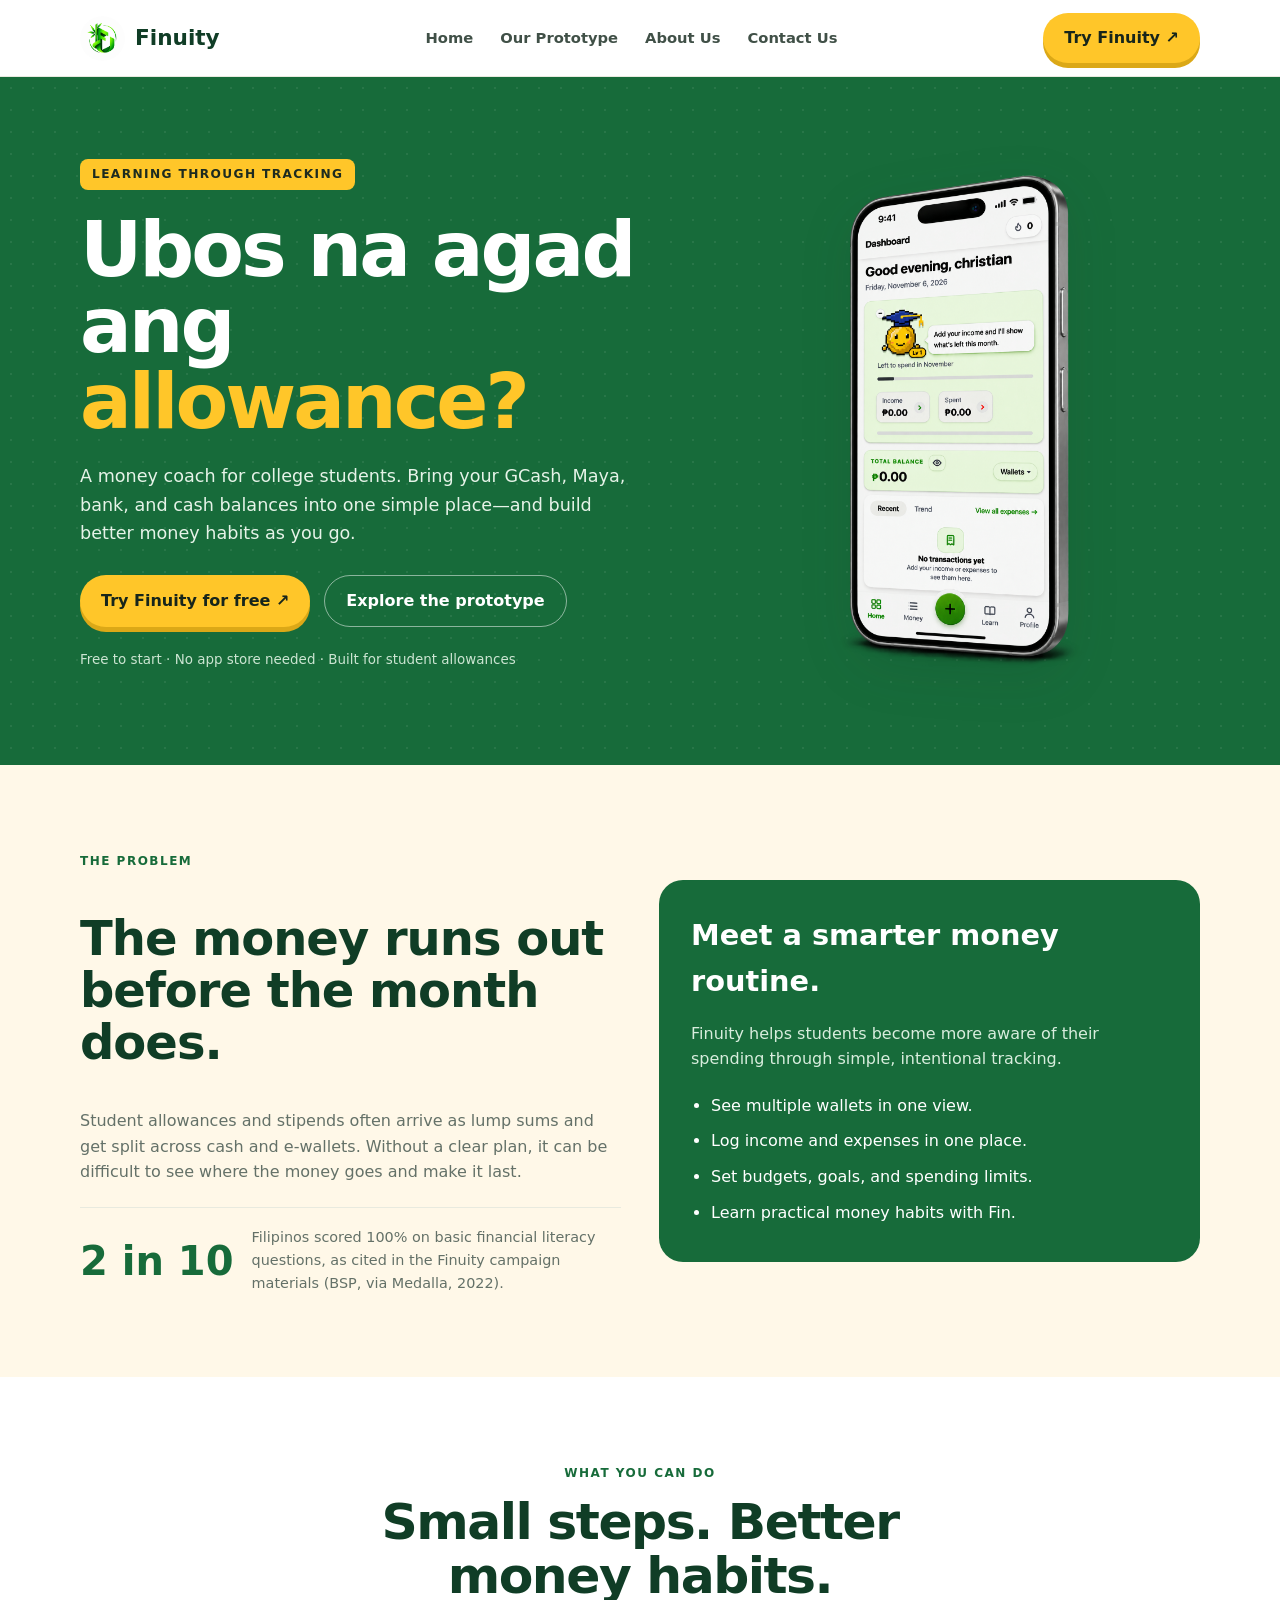
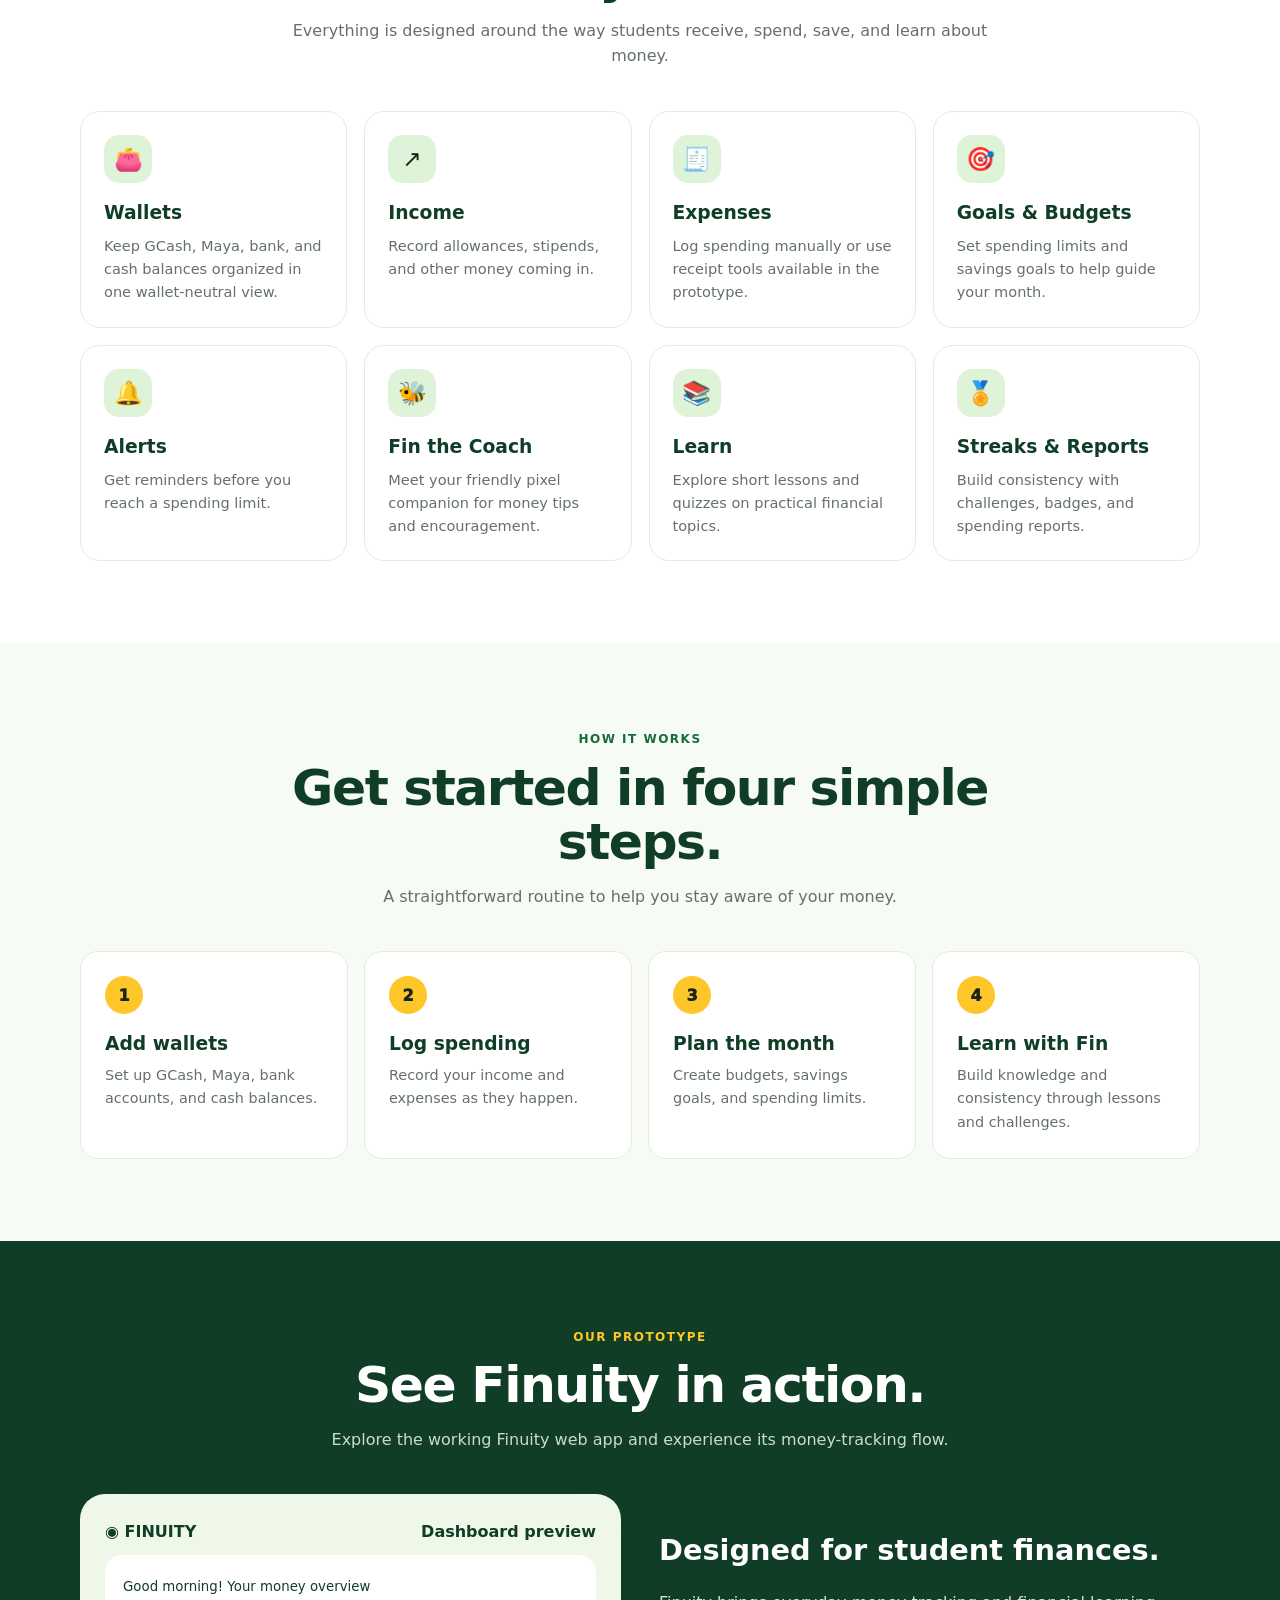
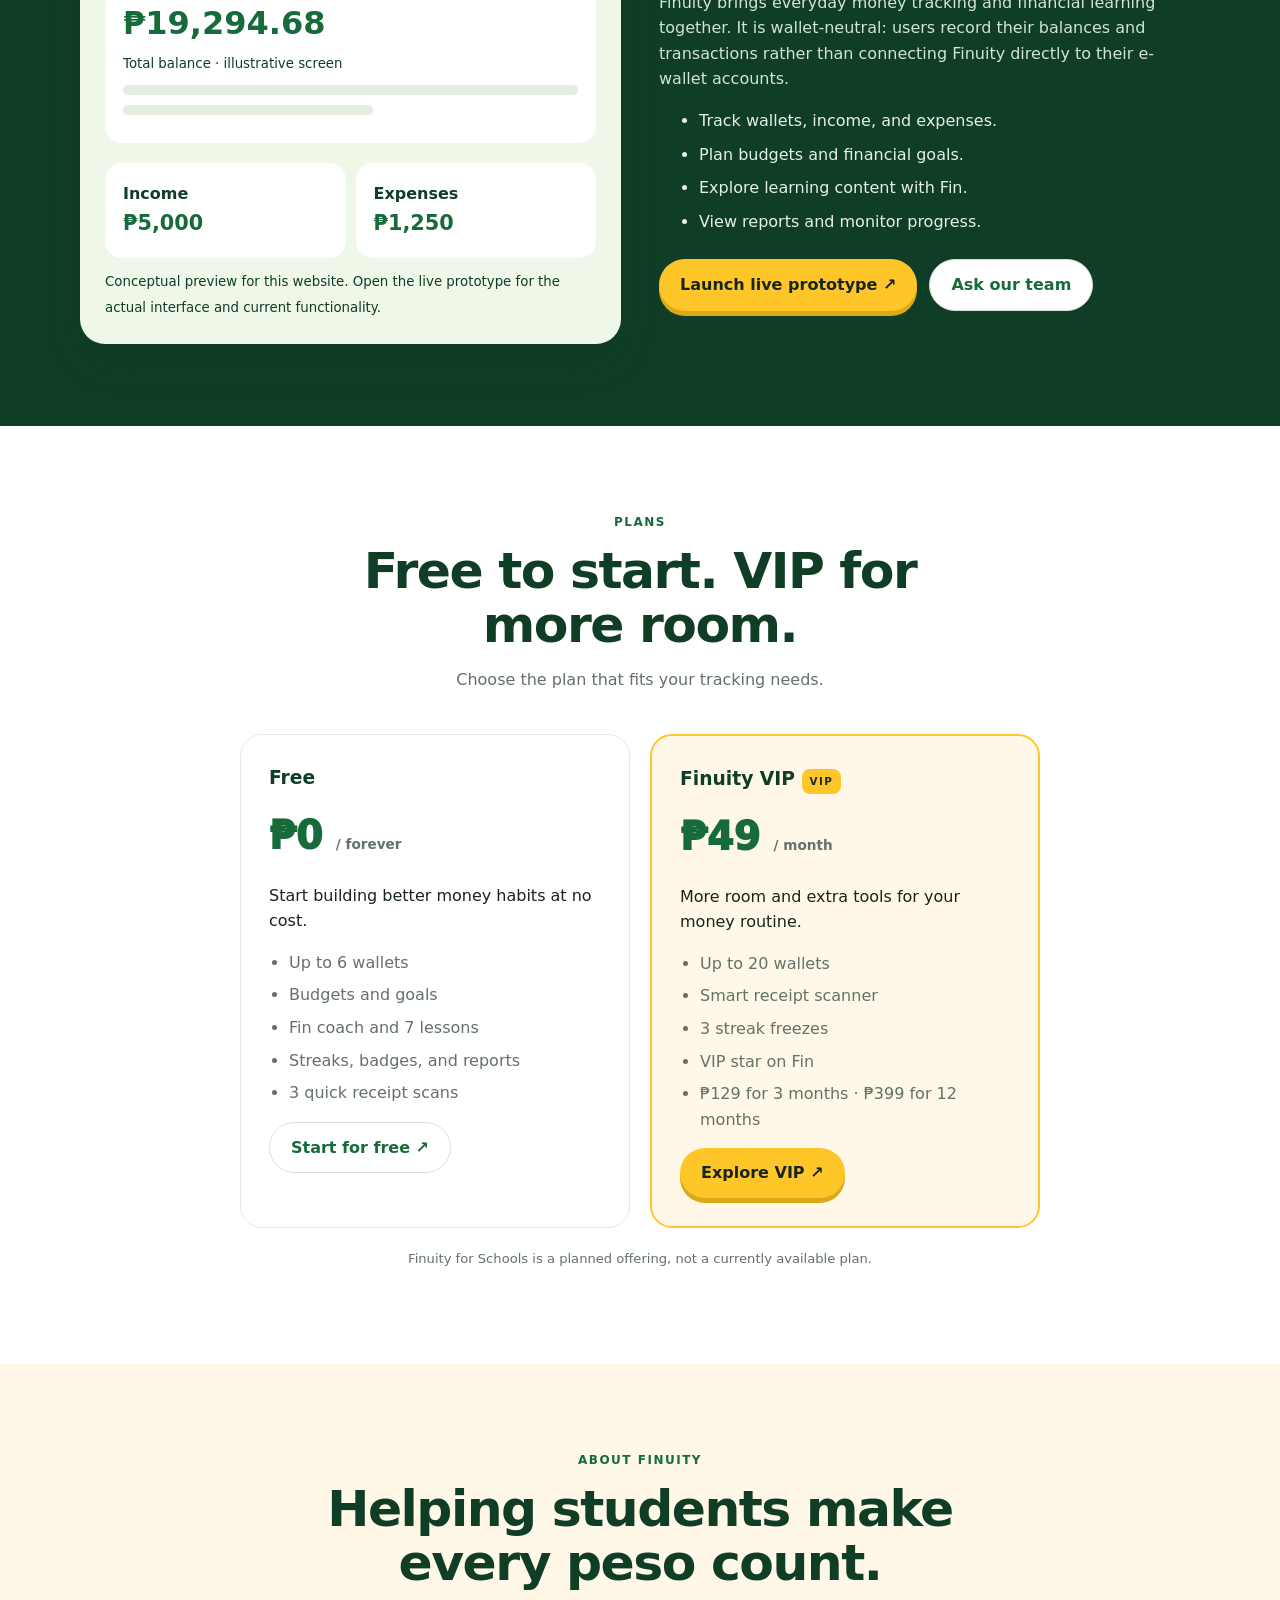
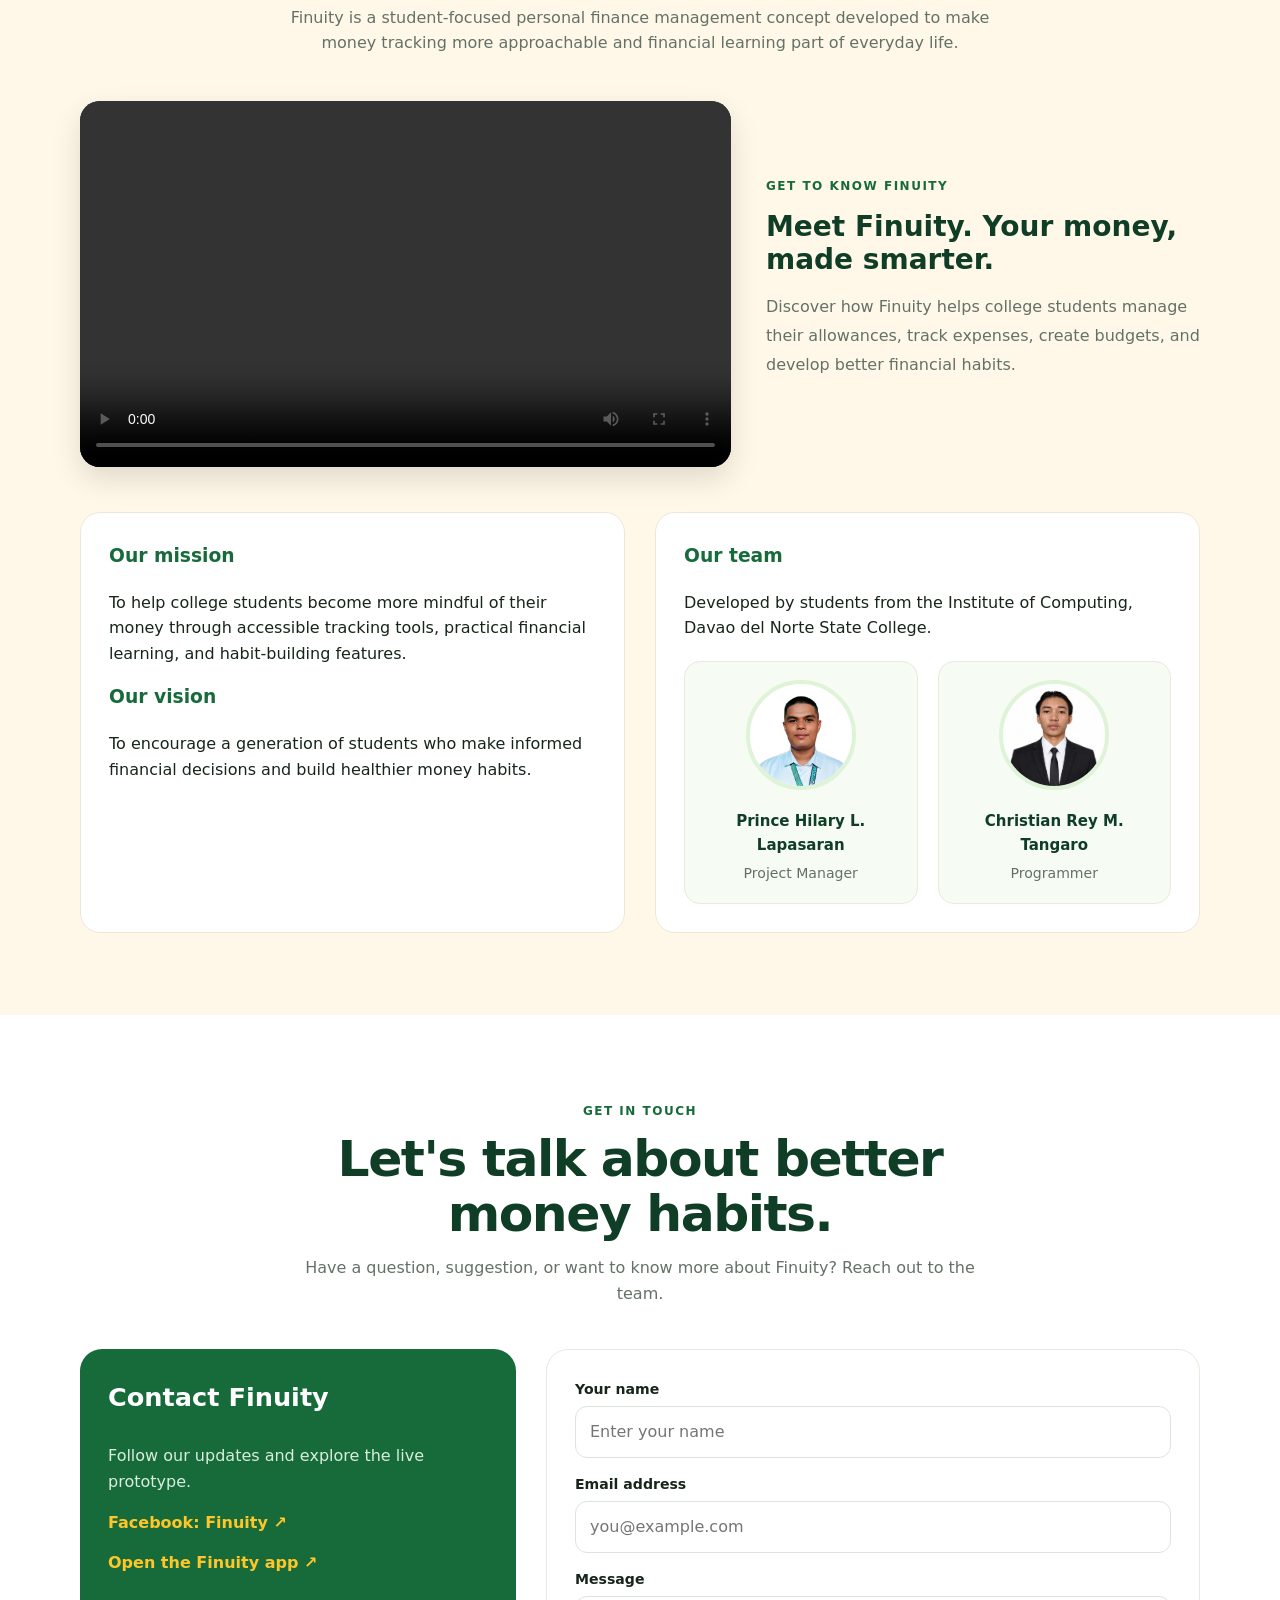
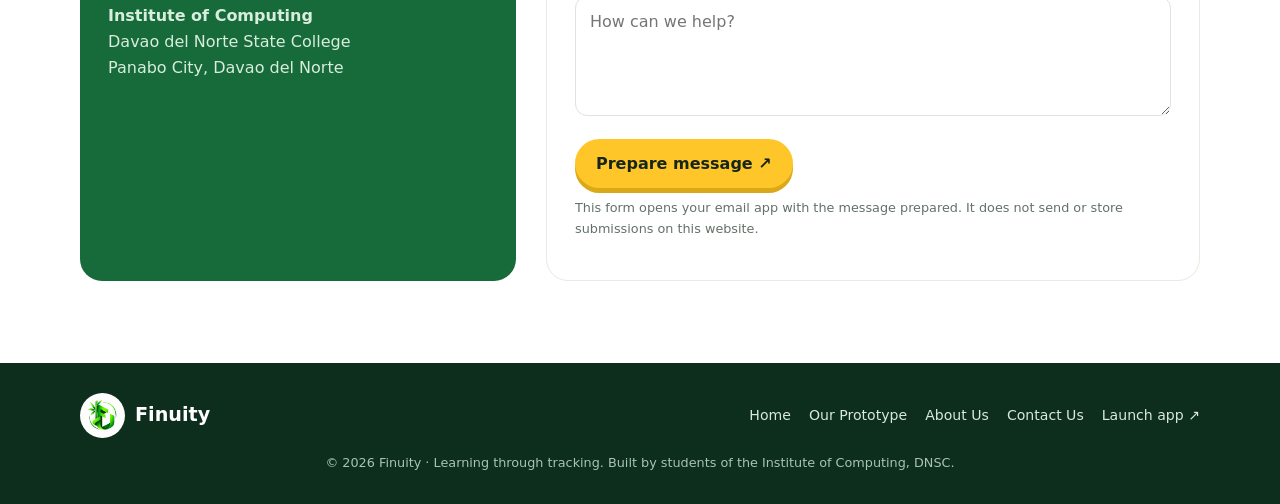
==== index.html @ bc0bdd14 "Rename index to index.html" ====
<!doctype html>
<html lang="en">
  <head>
    <meta charset="UTF-8" />
    <meta name="viewport" content="width=device-width, initial-scale=1.0" />
    <meta name="theme-color" content="#176b3a" />
    <meta
      name="description"
      content="Finuity is a money coach for college students. Track your wallets, plan your allowance, and build better money habits."
    />
    <title>Finuity — Make Every Peso Count</title>
    <link rel="stylesheet" href="style.css" />
  </head>

  <body>
    <header>
      <div class="wrap nav">
        <a class="brand" href="https://llapasaranprincehilary-hash.github.io/MONEY/" target="_blank">
          <img src="logofinuity.png" alt="Finuity Logo" />
          <span>Finuity</span>
        </a>
        <button
          class="menu"
          id="menuBtn"
          aria-label="Toggle navigation"
          aria-expanded="false"
        >
          ☰
        </button>
        <nav class="navlinks" id="navLinks" aria-label="Main navigation">
          <a href="#home">Home</a><a href="#prototype">Our Prototype</a
          ><a href="#about">About Us</a><a href="#contact">Contact Us</a>
        </nav>
        <a
          class="nav-cta"
          href="https://llapasaranprincehilary-hash.github.io/MONEY/"
          target="_blank"
          rel="noopener"
          >Try Finuity ↗</a
        >
      </div>
    </header>
    <main>
      <section class="hero" id="home">
        <div class="wrap hero-grid">
          <div class="hero-copy">
            <span class="eyebrow">Learning through tracking</span>
            <h1>Ubos na agad ang <span>allowance?</span></h1>
            <p>
              A money coach for college students. Bring your GCash, Maya, bank,
              and cash balances into one simple place—and build better money
              habits as you go.
            </p>
            <div class="hero-actions">
              <a
                class="btn primary"
                href="https://llapasaranprincehilary-hash.github.io/MONEY/"
                target="_blank"
                rel="noopener"
                >Try Finuity for free ↗</a
              ><a class="btn secondary" href="#prototype"
                >Explore the prototype</a
              >
            </div>
            <p class="hero-note">
              Free to start · No app store needed · Built for student allowances
            </p>
          </div>
          <div class="hero-image">
    <img 
        src="heroimage-phone.png" 
        alt="Finuity Personal Finance Management System Preview"
    >
</div>
        </div>
      </section>
      <section class="problem" id="problem">
        <div class="wrap problem-grid">
          <div>
            <span class="kicker">The problem</span>
            <h2
              style="
                font-size: clamp(2rem, 4vw, 3rem);
                line-height: 1.08;
                color: var(--deep);
                letter-spacing: -1px;
              "
            >
              The money runs out before the month does.
            </h2>
            <p style="color: var(--muted)">
              Student allowances and stipends often arrive as lump sums and get
              split across cash and e-wallets. Without a clear plan, it can be
              difficult to see where the money goes and make it last.
            </p>
            <div class="stat">
              <strong>2 in 10</strong
              ><span
                >Filipinos scored 100% on basic financial literacy questions, as
                cited in the Finuity campaign materials (BSP, via Medalla,
                2022).</span
              >
            </div>
          </div>
          <div class="solution-panel">
            <h3>Meet a smarter money routine.</h3>
            <p>
              Finuity helps students become more aware of their spending through
              simple, intentional tracking.
            </p>
            <ul>
              <li>See multiple wallets in one view.</li>
              <li>Log income and expenses in one place.</li>
              <li>Set budgets, goals, and spending limits.</li>
              <li>Learn practical money habits with Fin.</li>
            </ul>
          </div>
        </div>
      </section>
      <section id="features">
        <div class="wrap">
          <div class="section-head">
            <span class="kicker">What you can do</span>
            <h2>Small steps. Better money habits.</h2>
            <p>
              Everything is designed around the way students receive, spend,
              save, and learn about money.
            </p>
          </div>
          <div class="feature-grid">
            <article class="feature">
              <div class="feature-icon">👛</div>
              <h3>Wallets</h3>
              <p>
                Keep GCash, Maya, bank, and cash balances organized in one
                wallet-neutral view.
              </p>
            </article>
            <article class="feature">
              <div class="feature-icon">↗</div>
              <h3>Income</h3>
              <p>Record allowances, stipends, and other money coming in.</p>
            </article>
            <article class="feature">
              <div class="feature-icon">🧾</div>
              <h3>Expenses</h3>
              <p>
                Log spending manually or use receipt tools available in the
                prototype.
              </p>
            </article>
            <article class="feature">
              <div class="feature-icon">🎯</div>
              <h3>Goals & Budgets</h3>
              <p>
                Set spending limits and savings goals to help guide your month.
              </p>
            </article>
            <article class="feature">
              <div class="feature-icon">🔔</div>
              <h3>Alerts</h3>
              <p>Get reminders before you reach a spending limit.</p>
            </article>
            <article class="feature">
              <div class="feature-icon">🐝</div>
              <h3>Fin the Coach</h3>
              <p>
                Meet your friendly pixel companion for money tips and
                encouragement.
              </p>
            </article>
            <article class="feature">
              <div class="feature-icon">📚</div>
              <h3>Learn</h3>
              <p>
                Explore short lessons and quizzes on practical financial topics.
              </p>
            </article>
            <article class="feature">
              <div class="feature-icon">🏅</div>
              <h3>Streaks & Reports</h3>
              <p>
                Build consistency with challenges, badges, and spending reports.
              </p>
            </article>
          </div>
        </div>
      </section>
      <section class="how">
        <div class="wrap">
          <div class="section-head">
            <span class="kicker">How it works</span>
            <h2>Get started in four simple steps.</h2>
            <p>
              A straightforward routine to help you stay aware of your money.
            </p>
          </div>
          <div class="steps">
            <div class="step">
              <span class="step-num">1</span>
              <h3>Add wallets</h3>
              <p>Set up GCash, Maya, bank accounts, and cash balances.</p>
            </div>
            <div class="step">
              <span class="step-num">2</span>
              <h3>Log spending</h3>
              <p>Record your income and expenses as they happen.</p>
            </div>
            <div class="step">
              <span class="step-num">3</span>
              <h3>Plan the month</h3>
              <p>Create budgets, savings goals, and spending limits.</p>
            </div>
            <div class="step">
              <span class="step-num">4</span>
              <h3>Learn with Fin</h3>
              <p>
                Build knowledge and consistency through lessons and challenges.
              </p>
            </div>
          </div>
        </div>
      </section>
      <section class="prototype" id="prototype">
        <div class="wrap">
          <div class="section-head">
            <span class="kicker" style="color: var(--yellow)"
              >Our prototype</span
            >
            <h2>See Finuity in action.</h2>
            <p>
              Explore the working Finuity web app and experience its
              money-tracking flow.
            </p>
          </div>
          <div class="proto-grid">
            <div class="proto-visual">
              <div
                style="
                  display: flex;
                  justify-content: space-between;
                  font-weight: 900;
                "
              >
                <span>◉ FINUITY</span><span>Dashboard preview</span>
              </div>
              <div class="proto-screen">
                <small>Good morning! Your money overview</small>
                <div class="amount">₱19,294.68</div>
                <small>Total balance · illustrative screen</small>
                <div class="bar"></div>
                <div class="bar short"></div>
              </div>
              <div
                style="display: grid; grid-template-columns: 1fr 1fr; gap: 10px"
              >
                <div class="proto-screen">
                  <b>Income</b>
                  <div class="amount" style="font-size: 1.3rem">₱5,000</div>
                </div>
                <div class="proto-screen">
                  <b>Expenses</b>
                  <div class="amount" style="font-size: 1.3rem">₱1,250</div>
                </div>
              </div>
              <small
                >Conceptual preview for this website. Open the live prototype
                for the actual interface and current functionality.</small
              >
            </div>
            <div class="proto-copy">
              <h3>Designed for student finances.</h3>
              <p>
                Finuity brings everyday money tracking and financial learning
                together. It is wallet-neutral: users record their balances and
                transactions rather than connecting Finuity directly to their
                e-wallet accounts.
              </p>
              <ul>
                <li>Track wallets, income, and expenses.</li>
                <li>Plan budgets and financial goals.</li>
                <li>Explore learning content with Fin.</li>
                <li>View reports and monitor progress.</li>
              </ul>
              <div class="prototype-actions">
                <a
                  class="btn primary"
                  href="https://llapasaranprincehilary-hash.github.io/MONEY/"
                  target="_blank"
                  rel="noopener"
                  >Launch live prototype ↗</a
                ><a class="btn secondary" href="#contact">Ask our team</a>
              </div>
            </div>
          </div>
        </div>
      </section>
      <section id="pricing">
        <div class="wrap">
          <div class="section-head">
            <span class="kicker">Plans</span>
            <h2>Free to start. VIP for more room.</h2>
            <p>Choose the plan that fits your tracking needs.</p>
          </div>
          <div class="pricing-grid">
            <div class="price-card">
              <h3>Free</h3>
              <div class="price">₱0 <small>/ forever</small></div>
              <p>Start building better money habits at no cost.</p>
              <ul>
                <li>Up to 6 wallets</li>
                <li>Budgets and goals</li>
                <li>Fin coach and 7 lessons</li>
                <li>Streaks, badges, and reports</li>
                <li>3 quick receipt scans</li>
              </ul>
              <a
                class="btn secondary"
                href="https://llapasaranprincehilary-hash.github.io/MONEY/"
                target="_blank"
                rel="noopener"
                >Start for free ↗</a
              >
            </div>
            <div class="price-card vip">
              <h3>
                Finuity VIP
                <span
                  class="eyebrow"
                  style="font-size: 0.65rem; padding: 4px 8px"
                  >VIP</span
                >
              </h3>
              <div class="price">₱49 <small>/ month</small></div>
              <p>More room and extra tools for your money routine.</p>
              <ul>
                <li>Up to 20 wallets</li>
                <li>Smart receipt scanner</li>
                <li>3 streak freezes</li>
                <li>VIP star on Fin</li>
                <li>₱129 for 3 months · ₱399 for 12 months</li>
              </ul>
              <a
                class="btn primary"
                href="https://llapasaranprincehilary-hash.github.io/MONEY/"
                target="_blank"
                rel="noopener"
                >Explore VIP ↗</a
              >
            </div>
          </div>
          <p
            style="
              text-align: center;
              color: var(--muted);
              font-size: 0.82rem;
              margin-top: 20px;
            "
          >
            Finuity for Schools is a planned offering, not a currently available
            plan.
          </p>
        </div>
      </section>
      <section class="about" id="about">
    <div class="wrap">

        <div class="section-head">
            <span class="kicker">About Finuity</span>
            <h2>Helping students make every peso count.</h2>
            <p>
                Finuity is a student-focused personal finance management concept
                developed to make money tracking more approachable and financial
                learning part of everyday life.
            </p>
        </div>

        <!-- PROMOTIONAL VIDEO -->
        <div class="about-video">

            <div class="video-container">
                <video controls>
                    <source src="promotionalvid.mp4" type="video/mp4">
                    Your browser does not support video playback.
                </video>
            </div>

            <div class="video-description">
                <span class="kicker">GET TO KNOW FINUITY</span>

                <h3>Meet Finuity. Your money, made smarter.</h3>

                <p>
                    Discover how Finuity helps college students manage
                    their allowances, track expenses, create budgets,
                    and develop better financial habits.
                </p>
            </div>

        </div>

        <!-- MISSION, VISION AND TEAM -->
        <div class="about-grid">

            <div class="about-box">
                <h3>Our mission</h3>
                <p>
                    To help college students become more mindful of their money
                    through accessible tracking tools, practical financial learning,
                    and habit-building features.
                </p>

                <h3>Our vision</h3>
                <p>
                    To encourage a generation of students who make informed
                    financial decisions and build healthier money habits.
                </p>
            </div>

            <div class="about-box">
                <h3>Our team</h3>
                <p>
                    Developed by students from the Institute of Computing,
                    Davao del Norte State College.
                </p>

                <div class="team">

    <div class="person">
        <img src="lapasaran.jpe" alt="Prince Hilary L. Lapasaran">
        <strong>Prince Hilary L. Lapasaran</strong>
        <span>Project Manager</span>
    </div>

    <div class="person">
        <img src="tangaro.jpg" alt="Christian Rey M. Tangaro">
        <strong>Christian Rey M. Tangaro</strong>
        <span>Programmer</span>
    </div>

</div>
            </div>

        </div>
    </div>
</section>
      <section id="contact">
        <div class="wrap">
          <div class="section-head">
            <span class="kicker">Get in touch</span>
            <h2>Let's talk about better money habits.</h2>
            <p>
              Have a question, suggestion, or want to know more about Finuity?
              Reach out to the team.
            </p>
          </div>
          <div class="contact-grid">
            <div class="contact-info">
              <h3>Contact Finuity</h3>
              <p>Follow our updates and explore the live prototype.</p>
              <a
                href="https://www.facebook.com/profile.php?id=61596351891389"
                target="_blank"
                rel="noopener"
                >Facebook: Finuity ↗</a
              ><a
                href="https://llapasaranprincehilary-hash.github.io/MONEY/"
                target="_blank"
                rel="noopener"
                >Open the Finuity app ↗</a
              >
              <p style="margin-top: 28px">
                <b>Institute of Computing</b><br />Davao del Norte State
                College<br />Panabo City, Davao del Norte
              </p>
            </div>
            <form class="contact-form" id="contactForm">
              <div class="field">
                <label for="name">Your name</label
                ><input
                  id="name"
                  name="name"
                  autocomplete="name"
                  required
                  placeholder="Enter your name"
                />
              </div>
              <div class="field">
                <label for="email">Email address</label
                ><input
                  id="email"
                  name="email"
                  type="email"
                  autocomplete="email"
                  required
                  placeholder="you@example.com"
                />
              </div>
              <div class="field">
                <label for="message">Message</label
                ><textarea
                  id="message"
                  name="message"
                  required
                  placeholder="How can we help?"
                ></textarea>
              </div>
              <button class="btn primary" type="submit">
                Prepare message ↗
              </button>
              <p class="form-note">
                This form opens your email app with the message prepared. It
                does not send or store submissions on this website.
              </p>
            </form>
          </div>
        </div>
      </section>
    </main>
    <footer>
      <div class="wrap">
        <div class="footer-row">
          <a class="footer-brand" href="https://llapasaranprincehilary-hash.github.io/MONEY/" target="_blank">
    <img src="logofinuity.png" alt="Finuity Logo">
    <span>Finuity</span>
</a>
          <div class="footer-links">
            <a href="#home">Home</a><a href="#prototype">Our Prototype</a
            ><a href="#about">About Us</a><a href="#contact">Contact Us</a
            ><a
              href="https://llapasaranprincehilary-hash.github.io/MONEY/"
              target="_blank"
              rel="noopener"
              >Launch app ↗</a
            >
          </div>
        </div>
        <div class="copyright">
          © 2026 Finuity · Learning through tracking. Built by students of the
          Institute of Computing, DNSC.
        </div>
      </div>
    </footer>
    <script src="script.js"></script>
  </body>
</html>
---- style.css ----
:root {
  --green: #176b3a;
  --deep: #103d26;
  --lime: #dff3d8;
  --yellow: #ffc629;
  --cream: #fff8e8;
  --ink: #17251b;
  --muted: #647168;
  --white: #fff;
  --line: #e8eadf;
  --shadow: 0 18px 45px rgba(16, 61, 38, 0.1);
}
* {
  box-sizing: border-box;
}
html {
  scroll-behavior: smooth;
  scroll-padding-top: 88px;
}
body {
  margin: 0;
  font-family:
    Inter,
    ui-sans-serif,
    system-ui,
    -apple-system,
    "Segoe UI",
    sans-serif;
  color: var(--ink);
  background: #fff;
  line-height: 1.6;
}
a {
  color: inherit;
  text-decoration: none;
}
button,
input,
textarea {
  font: inherit;
}
.wrap {
  width: min(1120px, calc(100% - 40px));
  margin: auto;
}
header {
  position: sticky;
  top: 0;
  z-index: 20;
  background: rgba(255, 255, 255, 0.94);
  backdrop-filter: blur(14px);
  border-bottom: 1px solid var(--line);
}
.nav {
  height: 76px;
  display: flex;
  align-items: center;
  justify-content: space-between;
  gap: 24px;
}
.brand {
    display: flex;
    align-items: center;
    gap: 10px;
    font-weight: 900;
    font-size: 1.35rem;
    color: #103d26;
}

.brand img {
    width: 45px;
    height: 45px;
    object-fit: contain;
    border-radius: 50%;
}
.navlinks {
  display: flex;
  align-items: center;
  gap: 27px;
  font-size: 0.92rem;
  font-weight: 650;
  color: #405047;
}
.navlinks a:hover {
  color: var(--green);
}
.nav-cta,
.btn {
  display: inline-flex;
  align-items: center;
  justify-content: center;
  border: 0;
  border-radius: 999px;
  padding: 12px 21px;
  font-weight: 800;
  cursor: pointer;
  transition: 0.2s;
}
.nav-cta,
.btn.primary {
  background: var(--yellow);
  color: #17251b;
  box-shadow: 0 5px 0 #dba817;
}
.btn.secondary {
  background: #fff;
  border: 1px solid #d8e2d8;
  color: var(--green);
}
.btn:hover,
.nav-cta:hover {
  transform: translateY(-2px);
}
.menu {
  display: none;
  background: none;
  border: 0;
  font-size: 1.6rem;
}
.hero {
  background: var(--green);
  color: white;
  overflow: hidden;
  position: relative;
}
.hero:before {
  content: "";
  position: absolute;
  inset: 0;
  background-image: radial-gradient(
    rgba(255, 255, 255, 0.13) 1px,
    transparent 1px
  );
  background-size: 22px 22px;
  opacity: 0.55;
}
.hero-grid {
    position: relative;
    display: grid;
    grid-template-columns: 1.1fr .9fr;
    align-items: center;
    gap: 50px;
    padding: -200px 0 65px;
}
.eyebrow {
  display: inline-block;
  background: var(--yellow);
  color: #1d2b20;
  border-radius: 8px;
  padding: 6px 12px;
  font-size: 0.76rem;
  letter-spacing: 1.4px;
  font-weight: 900;
  text-transform: uppercase;
}
.hero h1 {
  font-size: clamp(2.8rem, 6vw, 5.3rem);
  line-height: 0.99;
  letter-spacing: -3px;
  margin: 22px 0;
}
.hero h1 span {
  color: var(--yellow);
}
.hero p {
  font-size: 1.1rem;
  color: #e6f3e8;
  max-width: 550px;
}
.hero-actions {
  display: flex;
  gap: 14px;
  flex-wrap: wrap;
  margin-top: 28px;
}
.hero .secondary {
  background: transparent;
  color: white;
  border-color: rgba(255, 255, 255, 0.5);
}
.hero-note {
  font-size: 0.84rem !important;
  margin-top: 22px;
  color: #cce5d2 !important;
}

.hero-copy {
    align-self: start;
    padding-top: -100px;
}

/* Hero Image */
.hero-image {
    display: flex;
    justify-content: center;
    align-items: center;
    width: 100%;
}

.hero-image img {
    width: 120%;
    max-width: 750px;
    height: 500px;
    object-fit: contain;
    border-radius: 20px;
    filter: drop-shadow(0 15px 25px rgba(16, 61, 38, 0.12));
}

@media (max-width: 768px) {
    .hero-image img {
        width: 100%;
        max-width: 100%;
        height: auto;
    }
}

section {
  padding: 82px 0;
}
.section-head {
  text-align: center;
  max-width: 700px;
  margin: 0 auto 42px;
}
.kicker {
  color: var(--green);
  font-weight: 900;
  text-transform: uppercase;
  letter-spacing: 1.5px;
  font-size: 0.75rem;
}
.section-head h2 {
  font-size: clamp(2rem, 4vw, 3.15rem);
  line-height: 1.08;
  letter-spacing: -1.5px;
  margin: 10px 0 14px;
  color: var(--deep);
}
.section-head p {
  color: var(--muted);
  margin: 0;
}
.problem {
  background: var(--cream);
}
.problem-grid {
  display: grid;
  grid-template-columns: 1fr 1fr;
  gap: 38px;
  align-items: center;
}
.problem-card {
  background: white;
  padding: 30px;
  border-radius: 22px;
  border: 1px solid #f0e7d3;
  box-shadow: var(--shadow);
}
.problem-card h3 {
  font-size: 1.55rem;
  color: var(--deep);
  line-height: 1.2;
  margin: 0 0 12px;
}
.stat {
  display: flex;
  align-items: center;
  gap: 18px;
  margin-top: 22px;
  padding-top: 18px;
  border-top: 1px solid var(--line);
}
.stat strong {
  font-size: 2.5rem;
  color: var(--green);
  white-space: nowrap;
}
.stat span {
  font-size: 0.9rem;
  color: var(--muted);
}
.solution-panel {
  background: var(--green);
  color: white;
  padding: 32px;
  border-radius: 24px;
}
.solution-panel h3 {
  font-size: 1.8rem;
  margin: 0 0 10px;
}
.solution-panel p {
  color: #d8eddd;
}
.solution-panel ul {
  padding-left: 20px;
  margin-bottom: 0;
}
.solution-panel li {
  padding: 5px 0;
}
.feature-grid {
  display: grid;
  grid-template-columns: repeat(4, 1fr);
  gap: 17px;
}
.feature {
  border: 1px solid var(--line);
  border-radius: 20px;
  padding: 23px;
  background: white;
  transition: 0.2s;
}
.feature:hover {
  transform: translateY(-5px);
  box-shadow: var(--shadow);
}
.feature-icon {
  width: 48px;
  height: 48px;
  display: grid;
  place-items: center;
  border-radius: 15px;
  background: var(--lime);
  font-size: 1.45rem;
}
.feature h3 {
  margin: 15px 0 6px;
  color: var(--deep);
}
.feature p {
  margin: 0;
  color: var(--muted);
  font-size: 0.91rem;
}
.how {
  background: #f7fbf5;
}
.steps {
  display: grid;
  grid-template-columns: repeat(4, 1fr);
  gap: 16px;
}
.step {
  padding: 24px;
  background: white;
  border-radius: 18px;
  border: 1px solid var(--line);
}
.step-num {
  width: 38px;
  height: 38px;
  border-radius: 50%;
  background: var(--yellow);
  display: grid;
  place-items: center;
  font-weight: 950;
}
.step h3 {
  margin: 15px 0 5px;
  color: var(--deep);
}
.step p {
  font-size: 0.9rem;
  color: var(--muted);
  margin: 0;
}
.prototype {
  background: var(--deep);
  color: white;
}
.prototype .section-head h2 {
  color: white;
}
.prototype .section-head p {
  color: #c8ddce;
}
.proto-grid {
  display: grid;
  grid-template-columns: 1fr 1fr;
  gap: 38px;
  align-items: center;
}
.proto-visual {
  background: #eff7e9;
  border-radius: 25px;
  padding: 25px;
  color: var(--deep);
  box-shadow: var(--shadow);
}
.proto-screen {
  background: white;
  border-radius: 17px;
  padding: 18px;
  margin: 10px 0;
}
.proto-screen .bar {
  height: 10px;
  background: #e4eddf;
  border-radius: 9px;
  margin: 10px 0;
}
.proto-screen .bar.short {
  width: 55%;
}
.proto-screen .bar.mid {
  width: 78%;
}
.proto-screen .amount {
  font-size: 2rem;
  font-weight: 900;
  color: var(--green);
}
.proto-copy h3 {
  font-size: 1.8rem;
  margin: 0 0 12px;
}
.proto-copy p {
  color: #d2e4d7;
}
.proto-copy li {
  margin: 8px 0;
  color: #e5f1e8;
}
.prototype-actions {
  display: flex;
  gap: 12px;
  flex-wrap: wrap;
  margin-top: 25px;
}
.pricing-grid {
  display: grid;
  grid-template-columns: 1fr 1fr;
  gap: 20px;
  max-width: 800px;
  margin: auto;
}
.price-card {
  border: 1px solid var(--line);
  border-radius: 22px;
  padding: 28px;
  background: white;
}
.price-card.vip {
  background: var(--cream);
  border: 2px solid var(--yellow);
}
.price-card h3 {
  margin: 0;
  color: var(--deep);
}
.price {
  font-size: 2.4rem;
  font-weight: 950;
  color: var(--green);
  margin: 12px 0;
}
.price small {
  font-size: 0.85rem;
  color: var(--muted);
  font-weight: 600;
}
.price-card ul {
  padding-left: 20px;
  color: var(--muted);
}
.price-card li {
  margin: 7px 0;
}
.about {
  background: var(--cream);
}
.about-grid {
  display: grid;
  grid-template-columns: 1fr 1fr;
  gap: 30px;
}

/* ABOUT VIDEO */

.about-video {
    display: grid;
    grid-template-columns: 1.2fr 0.8fr;
    align-items: center;
    gap: 35px;
    margin: 45px 0;
}

.video-container {
    width: 100%;
    overflow: hidden;
    border-radius: 20px;
    background: #103d26;
    box-shadow: 0 12px 30px rgba(0,0,0,0.12);
}

.video-container video {
    width: 100%;
    display: block;
    aspect-ratio: 16 / 9;
    object-fit: cover;
}

.video-description h3 {
    color: #103d26;
    font-size: 28px;
    line-height: 1.2;
    margin: 12px 0;
}

.video-description p {
    color: #647168;
    line-height: 1.8;
}

/* MOBILE RESPONSIVE */

@media (max-width: 768px) {
    .about-video {
        grid-template-columns: 1fr;
        gap: 20px;
    }

    .video-description h3 {
        font-size: 23px;
    }
}
.about-box {
  background: white;
  border: 1px solid #efe7d6;
  border-radius: 20px;
  padding: 28px;
}
.about-box h3 {
  color: var(--green);
  margin-top: 0;
}
.team {
  display: grid;
  grid-template-columns: 1fr 1fr;
  gap: 15px;
  margin-top: 18px;
}

/* TEAM MEMBERS */

.team {
    display: grid;
    grid-template-columns: repeat(2, 1fr);
    gap: 20px;
    margin-top: 20px;
}

.person {
    padding: 22px 15px;
    background: #f6fbf3;
    border-radius: 18px;
    text-align: center;
    border: 1px solid #e8eadf;
}

.person img {
    width: 110px;
    height: 110px;
    object-fit: cover;
    border-radius: 50%;
    border: 4px solid #dff3d8;
    margin-bottom: 12px;
}

.person strong {
    display: block;
    color: #103d26;
    font-size: 15px;
}

.person span {
    display: block;
    font-size: 13px;
    color: #647168;
    margin-top: 5px;
}

@media (max-width: 620px) {
    .team {
        grid-template-columns: 1fr;
    }
}

.person {
  padding: 18px;
  background: #f6fbf3;
  border-radius: 16px;
}
.person strong {
  display: block;
  color: var(--deep);
}
.person span {
  font-size: 0.88rem;
  color: var(--muted);
}
.contact-grid {
  display: grid;
  grid-template-columns: 0.8fr 1.2fr;
  gap: 30px;
}
.contact-info {
  background: var(--green);
  color: white;
  border-radius: 22px;
  padding: 28px;
}
.contact-info h3 {
  font-size: 1.6rem;
  margin-top: 0;
}
.contact-info p {
  color: #d8eddd;
}
.contact-info a {
  display: block;
  margin: 14px 0;
  color: var(--yellow);
  font-weight: 750;
  overflow-wrap: anywhere;
}
.contact-form {
  border: 1px solid var(--line);
  border-radius: 22px;
  padding: 28px;
}
.field {
  margin-bottom: 15px;
}
.field label {
  display: block;
  font-size: 0.88rem;
  font-weight: 750;
  margin-bottom: 6px;
}
.field input,
.field textarea {
  width: 100%;
  border: 1px solid #dce4dc;
  border-radius: 12px;
  padding: 12px 14px;
  outline: none;
}
.field input:focus,
.field textarea:focus {
  border-color: var(--green);
  box-shadow: 0 0 0 3px #176b3a18;
}
.field textarea {
  min-height: 120px;
  resize: vertical;
}
.form-note {
  font-size: 0.8rem;
  color: var(--muted);
  margin-top: 10px;
}
footer {
  background: #0d2d1d;
  color: #d9e9dd;
  padding: 30px 0;
}

/* FOOTER LOGO */

.footer-brand {
    display: flex;
    align-items: center;
    gap: 10px;
    font-weight: 900;
    color: white;
    font-size: 1.3rem;
}

.footer-brand img {
    width: 45px;
    height: 45px;
    object-fit: contain;
    border-radius: 50%;
}

.footer-row {
  display: flex;
  align-items: center;
  justify-content: space-between;
  gap: 20px;
  flex-wrap: wrap;
}
.footer-brand {
  font-weight: 900;
  color: white;
  font-size: 1.2rem;
}
.footer-links {
  display: flex;
  gap: 18px;
  flex-wrap: wrap;
  font-size: 0.88rem;
}
.copyright {
  font-size: 0.8rem;
  color: #a9c3b1;
  margin-top: 15px;
  text-align: center;
}
@media (max-width: 850px) {
  .hero-grid,
  .problem-grid,
  .proto-grid,
  .about-grid,
  .contact-grid {
    grid-template-columns: 1fr;
  }
  .hero-grid {
    padding: 65px 0;
  }
  .hero-copy {
    text-align: center;
  }
  .hero-copy p {
    margin-left: auto;
    margin-right: auto;
  }
  .hero-actions {
    justify-content: center;
  }
  .feature-grid,
  .steps {
    grid-template-columns: repeat(2, 1fr);
  }
  .mockup {
    max-width: 390px;
  }
  .navlinks {
    gap: 15px;
  }
}
@media (max-width: 620px) {
  .wrap {
    width: min(100% - 30px, 1120px);
  }
  .nav {
    height: 68px;
  }
  .menu {
    display: block;
  }
  .navlinks {
    display: none;
    position: absolute;
    top: 68px;
    left: 0;
    right: 0;
    background: white;
    padding: 18px 22px 22px;
    border-bottom: 1px solid var(--line);
    flex-direction: column;
    align-items: stretch;
    gap: 14px;
  }
  .navlinks.open {
    display: flex;
  }
  .nav-cta {
    display: none;
  }
  section {
    padding: 62px 0;
  }
  .hero h1 {
    letter-spacing: -2px;
  }
  .feature-grid,
  .steps,
  .pricing-grid,
  .team {
    grid-template-columns: 1fr;
  }
  .stat {
    align-items: flex-start;
  }
  .stat strong {
    font-size: 2rem;
  }
  .footer-row {
    align-items: flex-start;
    flex-direction: column;
  }
}
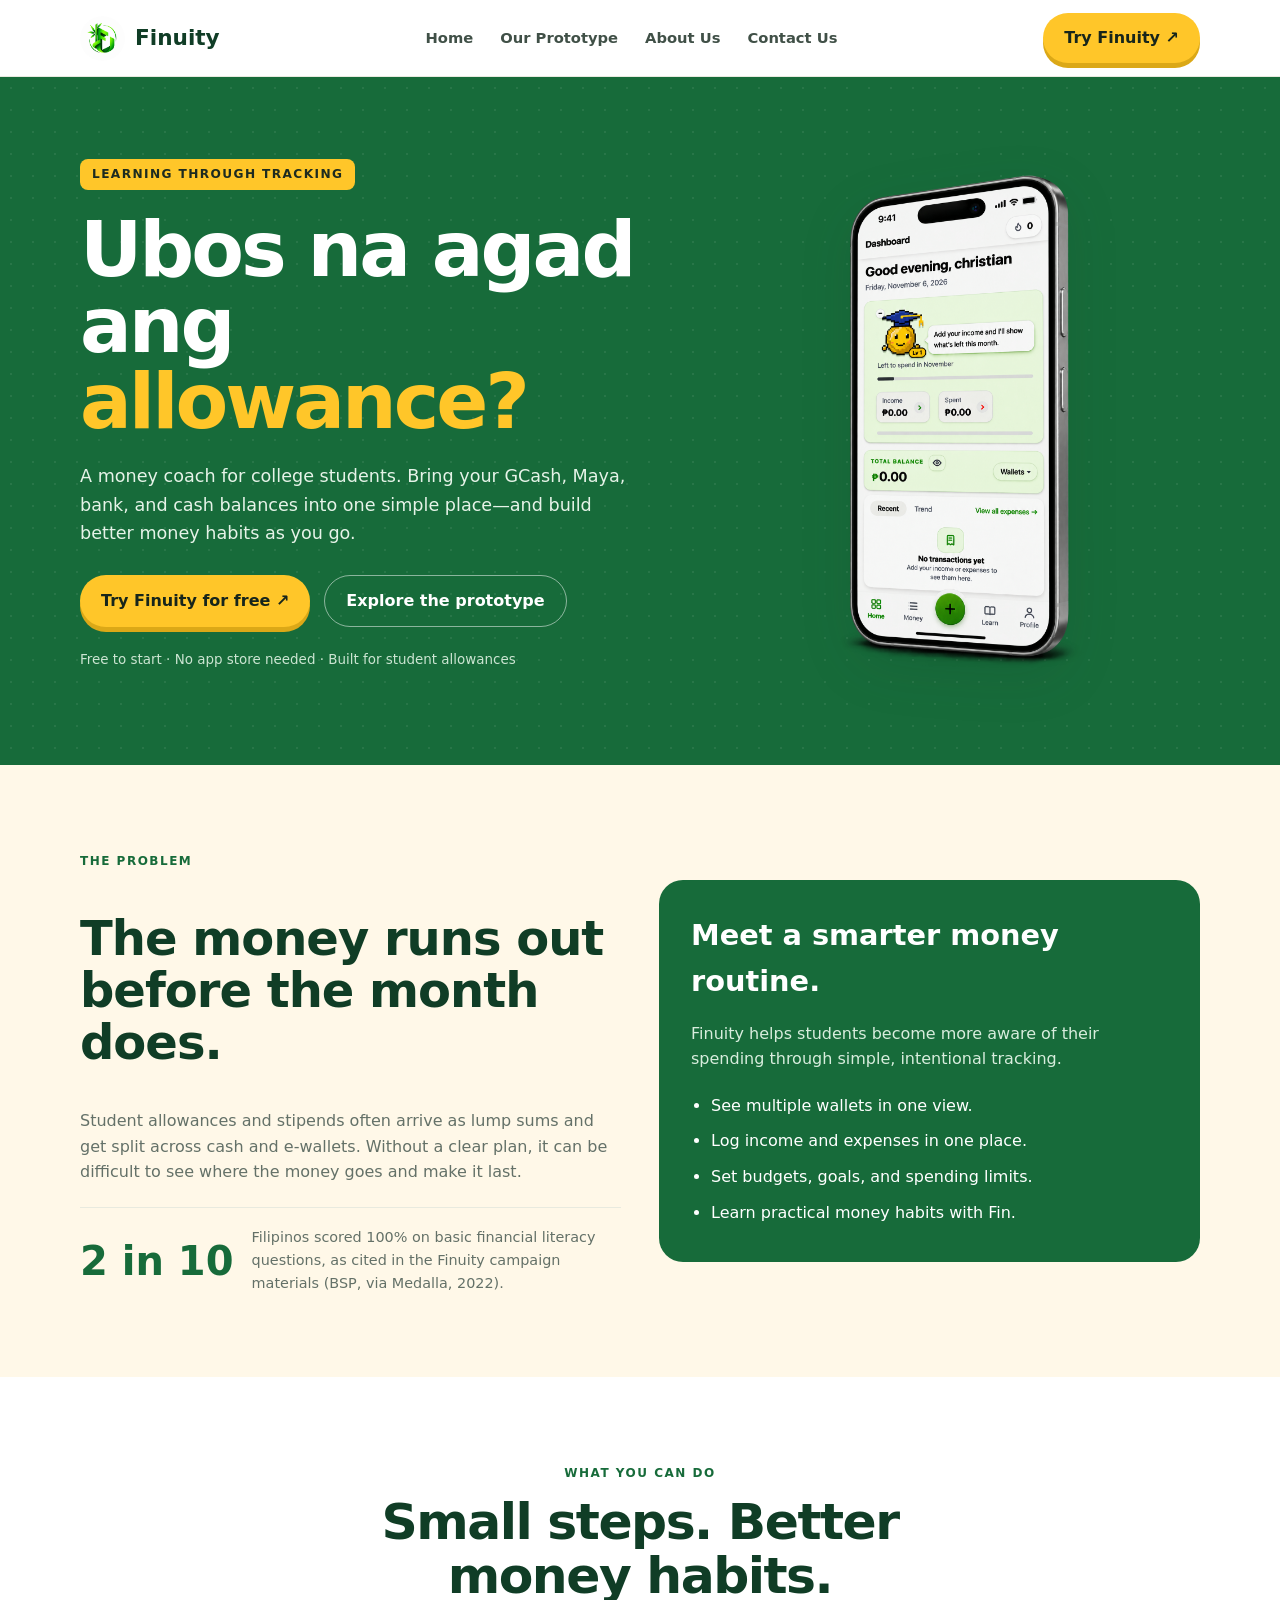
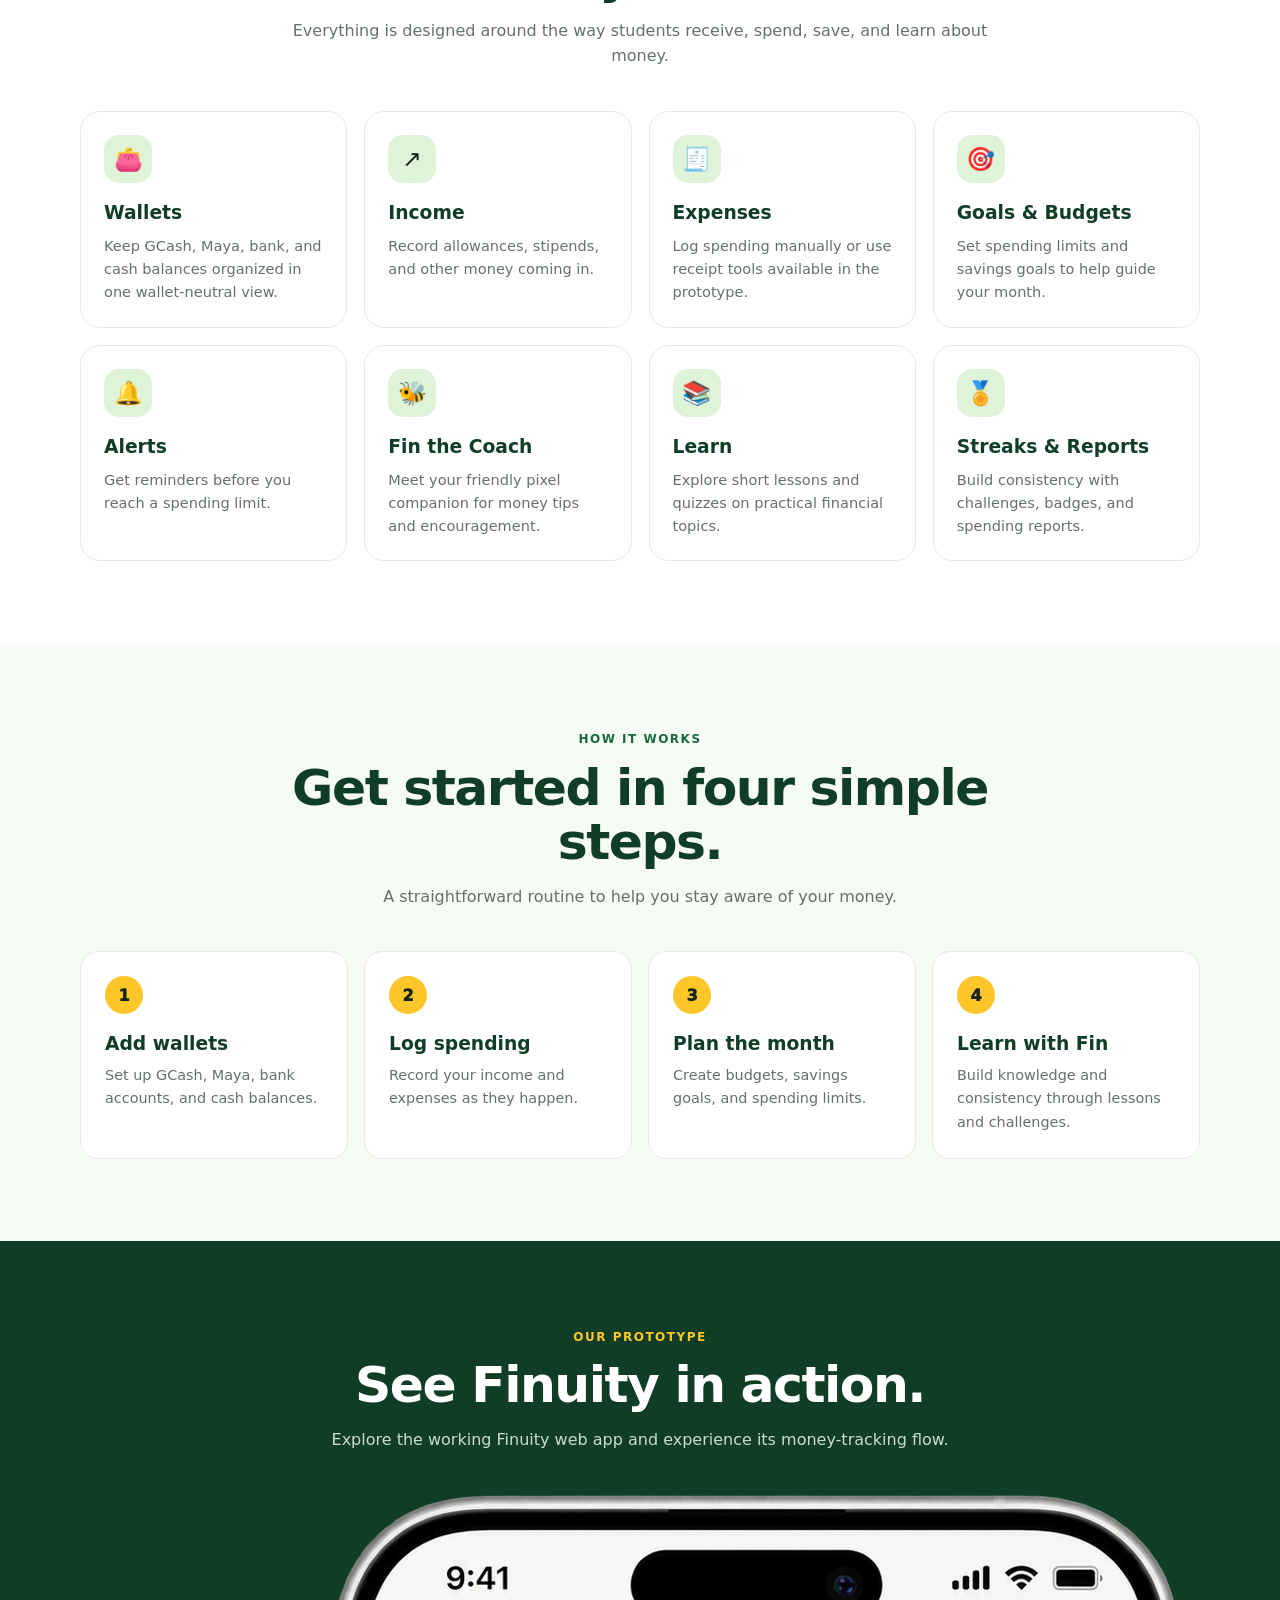
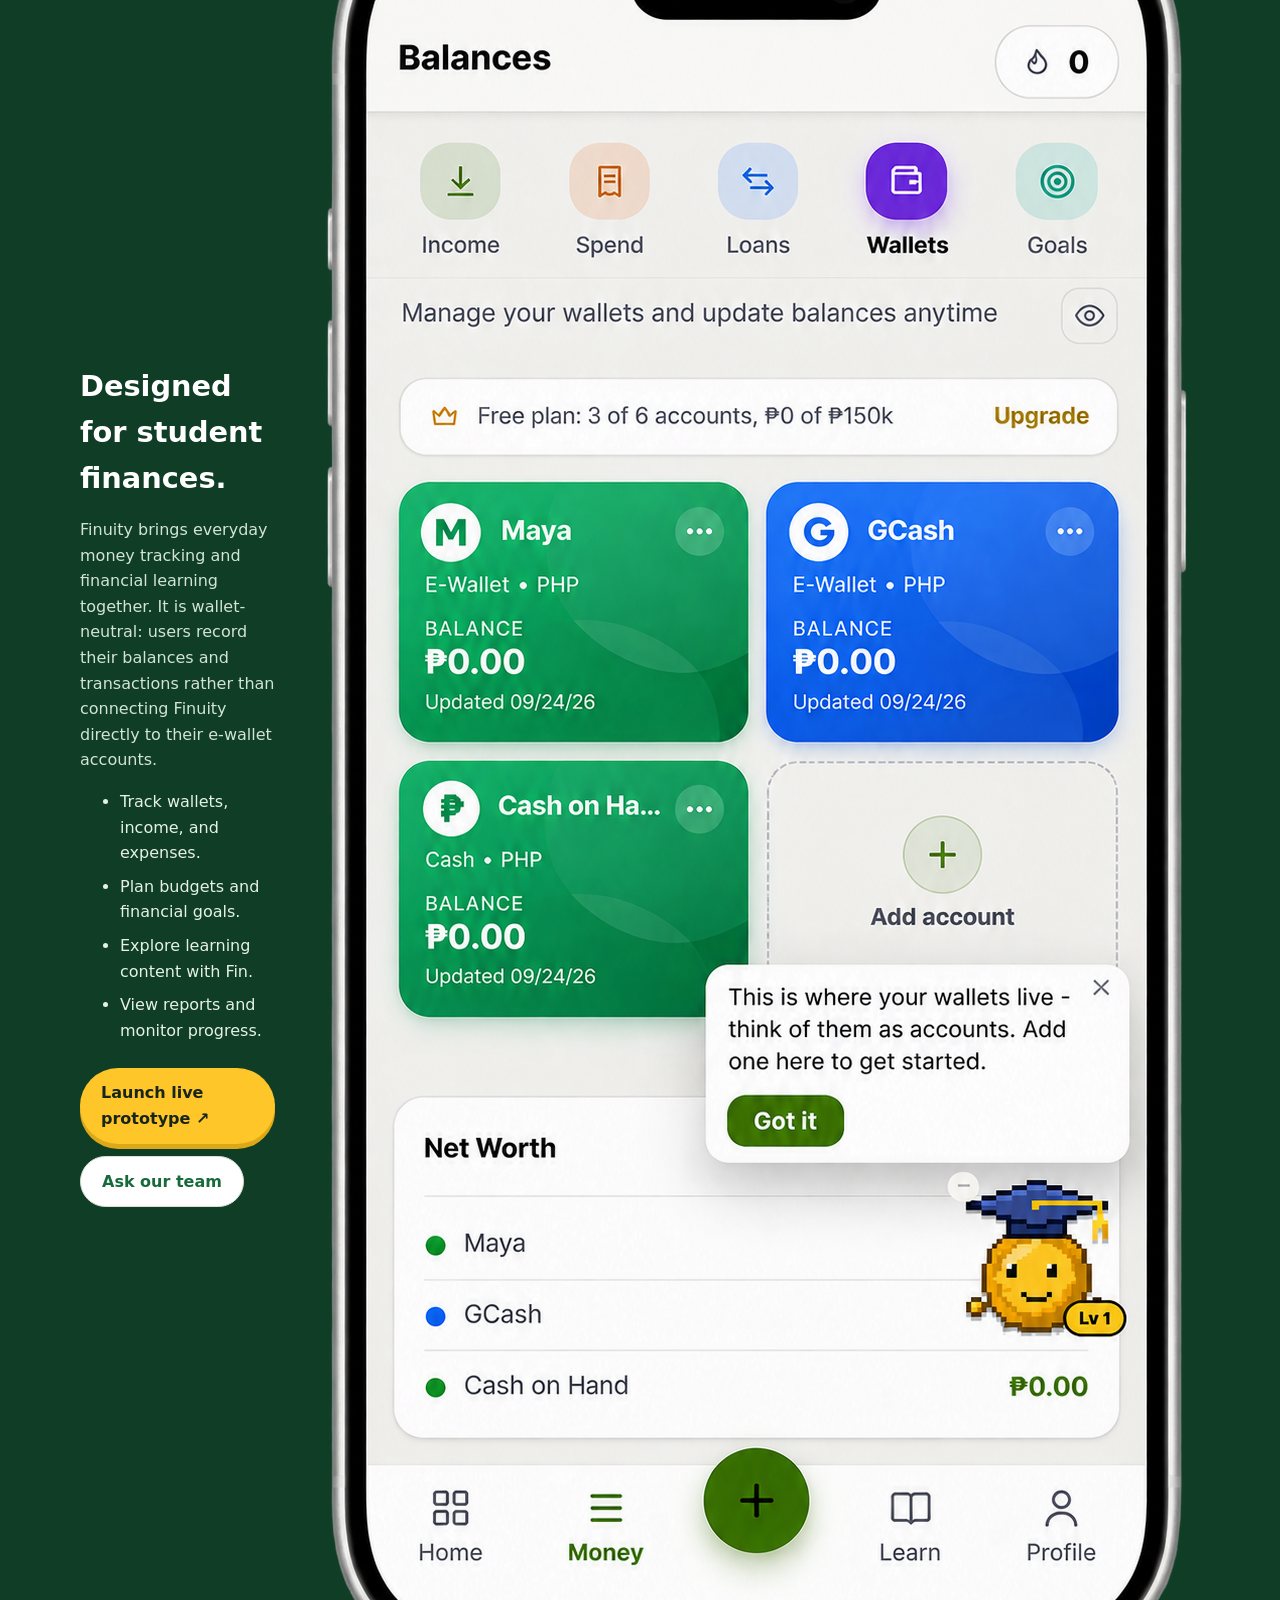
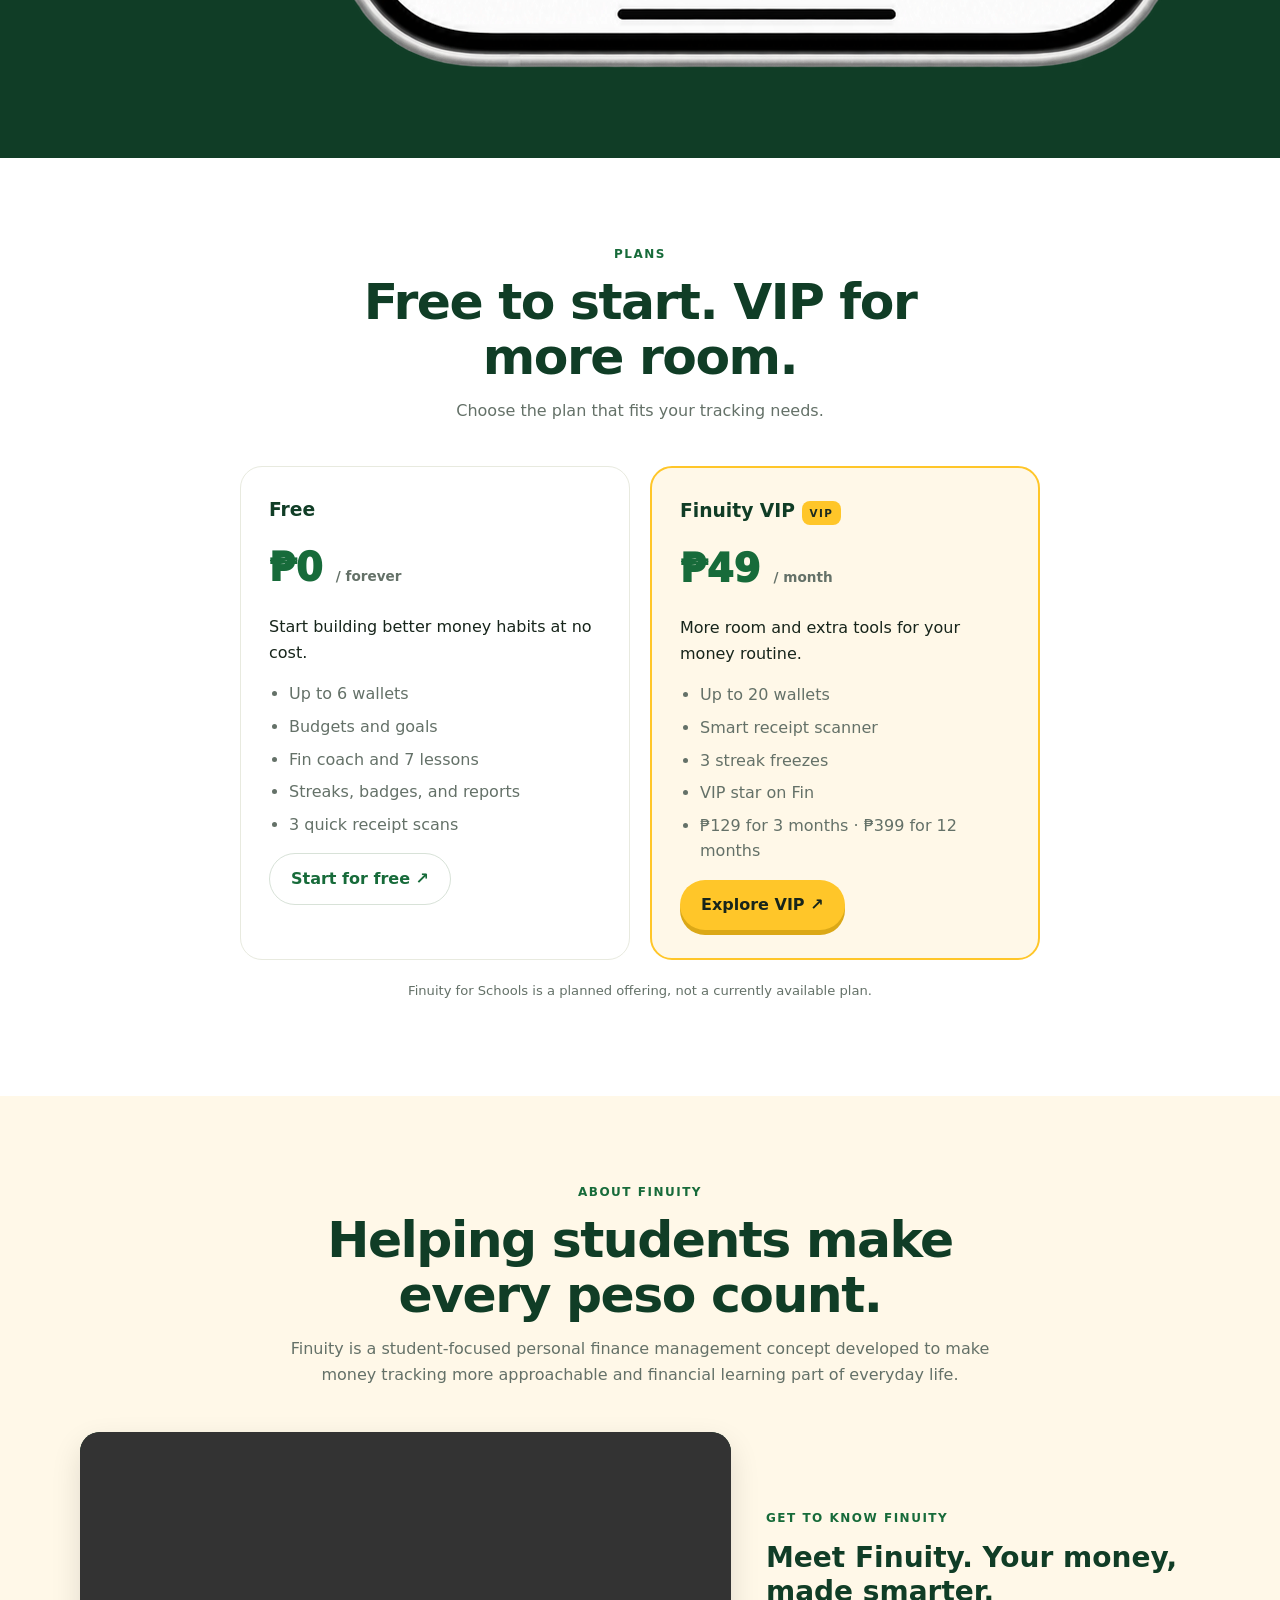
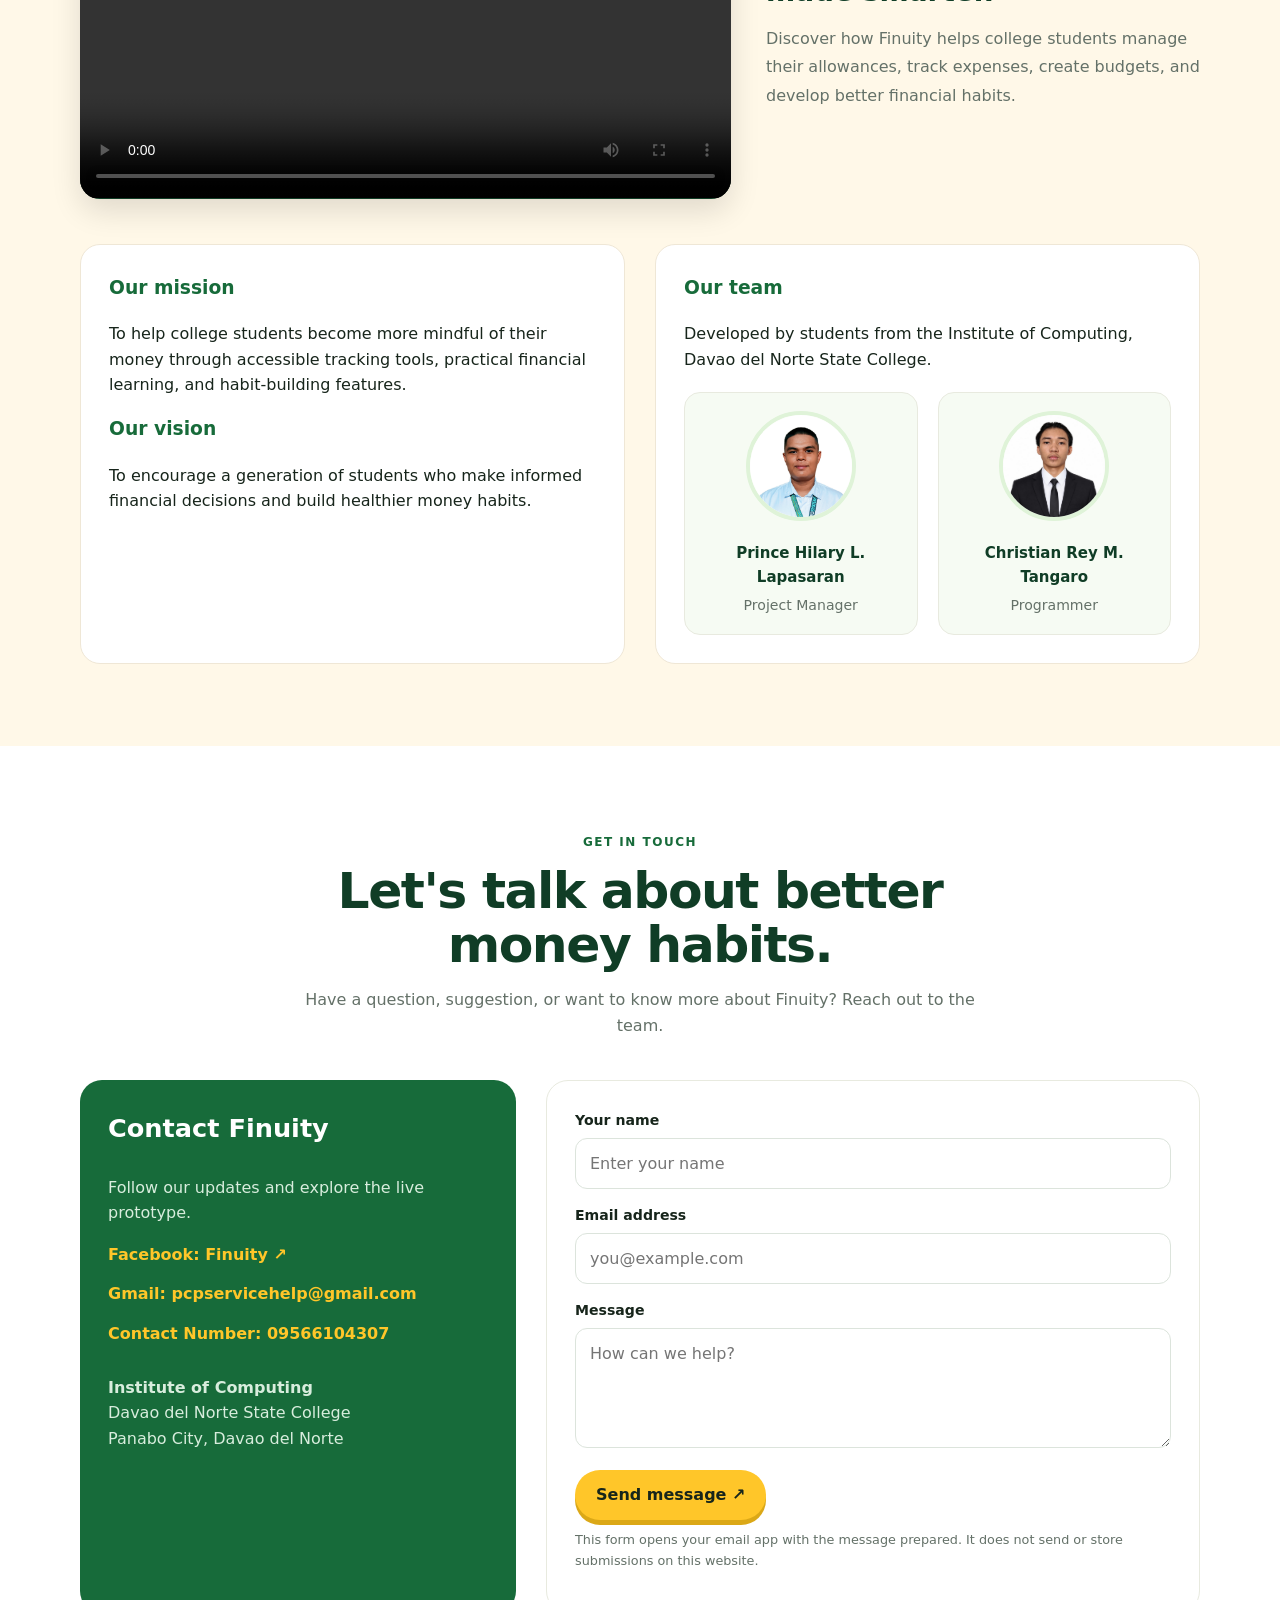
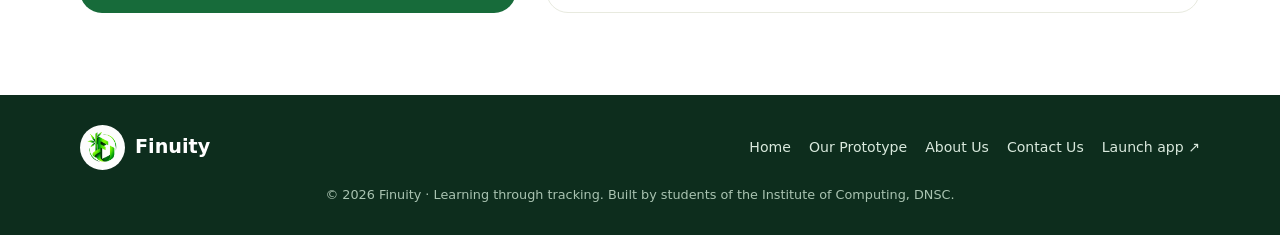
==== commit 6f97003a: "Rename index (1).html to index.html" ====
--- a/index.html
+++ b/index.html
@@ -15,7 +15,11 @@
   <body>
     <header>
       <div class="wrap nav">
-        <a class="brand" href="https://llapasaranprincehilary-hash.github.io/MONEY/" target="_blank">
+        <a
+          class="brand"
+          href="https://llapasaranprincehilary-hash.github.io/MONEY/"
+          target="_blank"
+        >
           <img src="logofinuity.png" alt="Finuity Logo" />
           <span>Finuity</span>
         </a>
@@ -67,11 +71,11 @@
             </p>
           </div>
           <div class="hero-image">
-    <img 
-        src="heroimage-phone.png" 
-        alt="Finuity Personal Finance Management System Preview"
-    >
-</div>
+            <img
+              src="heroimage-phone.png"
+              alt="Finuity Personal Finance Management System Preview"
+            />
+          </div>
         </div>
       </section>
       <section class="problem" id="problem">
@@ -221,80 +225,67 @@
           </div>
         </div>
       </section>
-      <section class="prototype" id="prototype">
-        <div class="wrap">
-          <div class="section-head">
-            <span class="kicker" style="color: var(--yellow)"
-              >Our prototype</span
-            >
+      
+<section class="prototype" id="prototype">
+    <div class="wrap">
+
+        <div class="section-head">
+            <span class="kicker" style="color: var(--yellow)">
+                Our prototype
+            </span>
+
             <h2>See Finuity in action.</h2>
-            <p>
-              Explore the working Finuity web app and experience its
-              money-tracking flow.
-            </p>
-          </div>
-          <div class="proto-grid">
-            <div class="proto-visual">
-              <div
-                style="
-                  display: flex;
-                  justify-content: space-between;
-                  font-weight: 900;
-                "
-              >
-                <span>◉ FINUITY</span><span>Dashboard preview</span>
-              </div>
-              <div class="proto-screen">
-                <small>Good morning! Your money overview</small>
-                <div class="amount">₱19,294.68</div>
-                <small>Total balance · illustrative screen</small>
-                <div class="bar"></div>
-                <div class="bar short"></div>
-              </div>
-              <div
-                style="display: grid; grid-template-columns: 1fr 1fr; gap: 10px"
-              >
-                <div class="proto-screen">
-                  <b>Income</b>
-                  <div class="amount" style="font-size: 1.3rem">₱5,000</div>
+
+            <p>
+                Explore the working Finuity web app and experience its
+                money-tracking flow.
+            </p>
+        </div>
+
+        <div class="proto-grid">
+
+            <!-- LEFT: TEXT -->
+            <div class="proto-copy">
+                <h3>Designed for student finances.</h3>
+
+                <p>
+                    Finuity brings everyday money tracking and financial
+                    learning together. It is wallet-neutral: users record
+                    their balances and transactions rather than connecting
+                    Finuity directly to their e-wallet accounts.
+                </p>
+
+                <ul>
+                    <li>Track wallets, income, and expenses.</li>
+                    <li>Plan budgets and financial goals.</li>
+                    <li>Explore learning content with Fin.</li>
+                    <li>View reports and monitor progress.</li>
+                </ul>
+
+                <div class="prototype-actions">
+                    <a class="btn primary"
+                       href="https://llapasaranprincehilary-hash.github.io/MONEY/"
+                       target="_blank"
+                       rel="noopener">
+                        Launch live prototype ↗
+                    </a>
+
+                    <a class="btn secondary" href="#contact">
+                        Ask our team
+                    </a>
                 </div>
-                <div class="proto-screen">
-                  <b>Expenses</b>
-                  <div class="amount" style="font-size: 1.3rem">₱1,250</div>
-                </div>
-              </div>
-              <small
-                >Conceptual preview for this website. Open the live prototype
-                for the actual interface and current functionality.</small
-              >
-            </div>
-            <div class="proto-copy">
-              <h3>Designed for student finances.</h3>
-              <p>
-                Finuity brings everyday money tracking and financial learning
-                together. It is wallet-neutral: users record their balances and
-                transactions rather than connecting Finuity directly to their
-                e-wallet accounts.
-              </p>
-              <ul>
-                <li>Track wallets, income, and expenses.</li>
-                <li>Plan budgets and financial goals.</li>
-                <li>Explore learning content with Fin.</li>
-                <li>View reports and monitor progress.</li>
-              </ul>
-              <div class="prototype-actions">
-                <a
-                  class="btn primary"
-                  href="https://llapasaranprincehilary-hash.github.io/MONEY/"
-                  target="_blank"
-                  rel="noopener"
-                  >Launch live prototype ↗</a
-                ><a class="btn secondary" href="#contact">Ask our team</a>
-              </div>
-            </div>
-          </div>
-        </div>
-      </section>
+            </div>
+
+            <!-- RIGHT: IMAGE -->
+            <div class="proto-image">
+                <img src="Wallet-cp.png"
+                     alt="Finuity prototype wallet">
+            </div>
+
+        </div>
+    </div>
+</section>
+
       <section id="pricing">
         <div class="wrap">
           <div class="section-head">
@@ -363,87 +354,80 @@
         </div>
       </section>
       <section class="about" id="about">
-    <div class="wrap">
-
-        <div class="section-head">
+        <div class="wrap">
+          <div class="section-head">
             <span class="kicker">About Finuity</span>
             <h2>Helping students make every peso count.</h2>
             <p>
-                Finuity is a student-focused personal finance management concept
-                developed to make money tracking more approachable and financial
-                learning part of everyday life.
-            </p>
-        </div>
-
-        <!-- PROMOTIONAL VIDEO -->
-        <div class="about-video">
-
+              Finuity is a student-focused personal finance management concept
+              developed to make money tracking more approachable and financial
+              learning part of everyday life.
+            </p>
+          </div>
+
+          <!-- PROMOTIONAL VIDEO -->
+          <div class="about-video">
             <div class="video-container">
-                <video controls>
-                    <source src="promotionalvid.mp4" type="video/mp4">
-                    Your browser does not support video playback.
-                </video>
+              <video controls>
+                <source src="promotionalvid.mp4" type="video/mp4" />
+                Your browser does not support video playback.
+              </video>
             </div>
 
             <div class="video-description">
-                <span class="kicker">GET TO KNOW FINUITY</span>
-
-                <h3>Meet Finuity. Your money, made smarter.</h3>
-
-                <p>
-                    Discover how Finuity helps college students manage
-                    their allowances, track expenses, create budgets,
-                    and develop better financial habits.
-                </p>
-            </div>
-
-        </div>
-
-        <!-- MISSION, VISION AND TEAM -->
-        <div class="about-grid">
-
+              <span class="kicker">GET TO KNOW FINUITY</span>
+
+              <h3>Meet Finuity. Your money, made smarter.</h3>
+
+              <p>
+                Discover how Finuity helps college students manage their
+                allowances, track expenses, create budgets, and develop better
+                financial habits.
+              </p>
+            </div>
+          </div>
+
+          <!-- MISSION, VISION AND TEAM -->
+          <div class="about-grid">
             <div class="about-box">
-                <h3>Our mission</h3>
-                <p>
-                    To help college students become more mindful of their money
-                    through accessible tracking tools, practical financial learning,
-                    and habit-building features.
-                </p>
-
-                <h3>Our vision</h3>
-                <p>
-                    To encourage a generation of students who make informed
-                    financial decisions and build healthier money habits.
-                </p>
+              <h3>Our mission</h3>
+              <p>
+                To help college students become more mindful of their money
+                through accessible tracking tools, practical financial learning,
+                and habit-building features.
+              </p>
+
+              <h3>Our vision</h3>
+              <p>
+                To encourage a generation of students who make informed
+                financial decisions and build healthier money habits.
+              </p>
             </div>
 
             <div class="about-box">
-                <h3>Our team</h3>
-                <p>
-                    Developed by students from the Institute of Computing,
-                    Davao del Norte State College.
-                </p>
-
-                <div class="team">
-
-    <div class="person">
-        <img src="lapasaran.jpe" alt="Prince Hilary L. Lapasaran">
-        <strong>Prince Hilary L. Lapasaran</strong>
-        <span>Project Manager</span>
-    </div>
-
-    <div class="person">
-        <img src="tangaro.jpg" alt="Christian Rey M. Tangaro">
-        <strong>Christian Rey M. Tangaro</strong>
-        <span>Programmer</span>
-    </div>
-
-</div>
-            </div>
-
-        </div>
-    </div>
-</section>
+              <h3>Our team</h3>
+              <p>
+                Developed by students from the Institute of Computing, Davao del
+                Norte State College.
+              </p>
+
+              <div class="team">
+                <div class="person">
+                  <img src="lapasaran.jpe" alt="Prince Hilary L. Lapasaran" />
+                  <strong>Prince Hilary L. Lapasaran</strong>
+                  <span>Project Manager</span>
+                </div>
+
+                <div class="person">
+                  <img src="tangaro.jpg" alt="Christian Rey M. Tangaro" />
+                  <strong>Christian Rey M. Tangaro</strong>
+                  <span>Programmer</span>
+                </div>
+              </div>
+            </div>
+          </div>
+        </div>
+      </section>
       <section id="contact">
         <div class="wrap">
           <div class="section-head">
@@ -462,13 +446,20 @@
                 href="https://www.facebook.com/profile.php?id=61596351891389"
                 target="_blank"
                 rel="noopener"
-                >Facebook: Finuity ↗</a
-              ><a
-                href="https://llapasaranprincehilary-hash.github.io/MONEY/"
+                >Facebook: Finuity ↗</a>
+
+              <a href="https://mail.google.com/mail/?view=cm&fs=1&to=pcpservicehelp@gmail.com"
                 target="_blank"
                 rel="noopener"
-                >Open the Finuity app ↗</a
-              >
+                >Gmail: pcpservicehelp@gmail.com </a>
+                
+
+                <a href="https://mail.google.com/mail/?view=cm&fs=1&to=pcpservicehelp@gmail.com"
+                target="_blank"
+                rel="noopener"
+                >Contact Number: 09566104307</a>
+                
+
               <p style="margin-top: 28px">
                 <b>Institute of Computing</b><br />Davao del Norte State
                 College<br />Panabo City, Davao del Norte
@@ -506,7 +497,7 @@
                 ></textarea>
               </div>
               <button class="btn primary" type="submit">
-                Prepare message ↗
+                Send message ↗
               </button>
               <p class="form-note">
                 This form opens your email app with the message prepared. It
@@ -520,10 +511,14 @@
     <footer>
       <div class="wrap">
         <div class="footer-row">
-          <a class="footer-brand" href="https://llapasaranprincehilary-hash.github.io/MONEY/" target="_blank">
-    <img src="logofinuity.png" alt="Finuity Logo">
-    <span>Finuity</span>
-</a>
+          <a
+            class="footer-brand"
+            href="https://llapasaranprincehilary-hash.github.io/MONEY/"
+            target="_blank"
+          >
+            <img src="logofinuity.png" alt="Finuity Logo" />
+            <span>Finuity</span>
+          </a>
           <div class="footer-links">
             <a href="#home">Home</a><a href="#prototype">Our Prototype</a
             ><a href="#about">About Us</a><a href="#contact">Contact Us</a
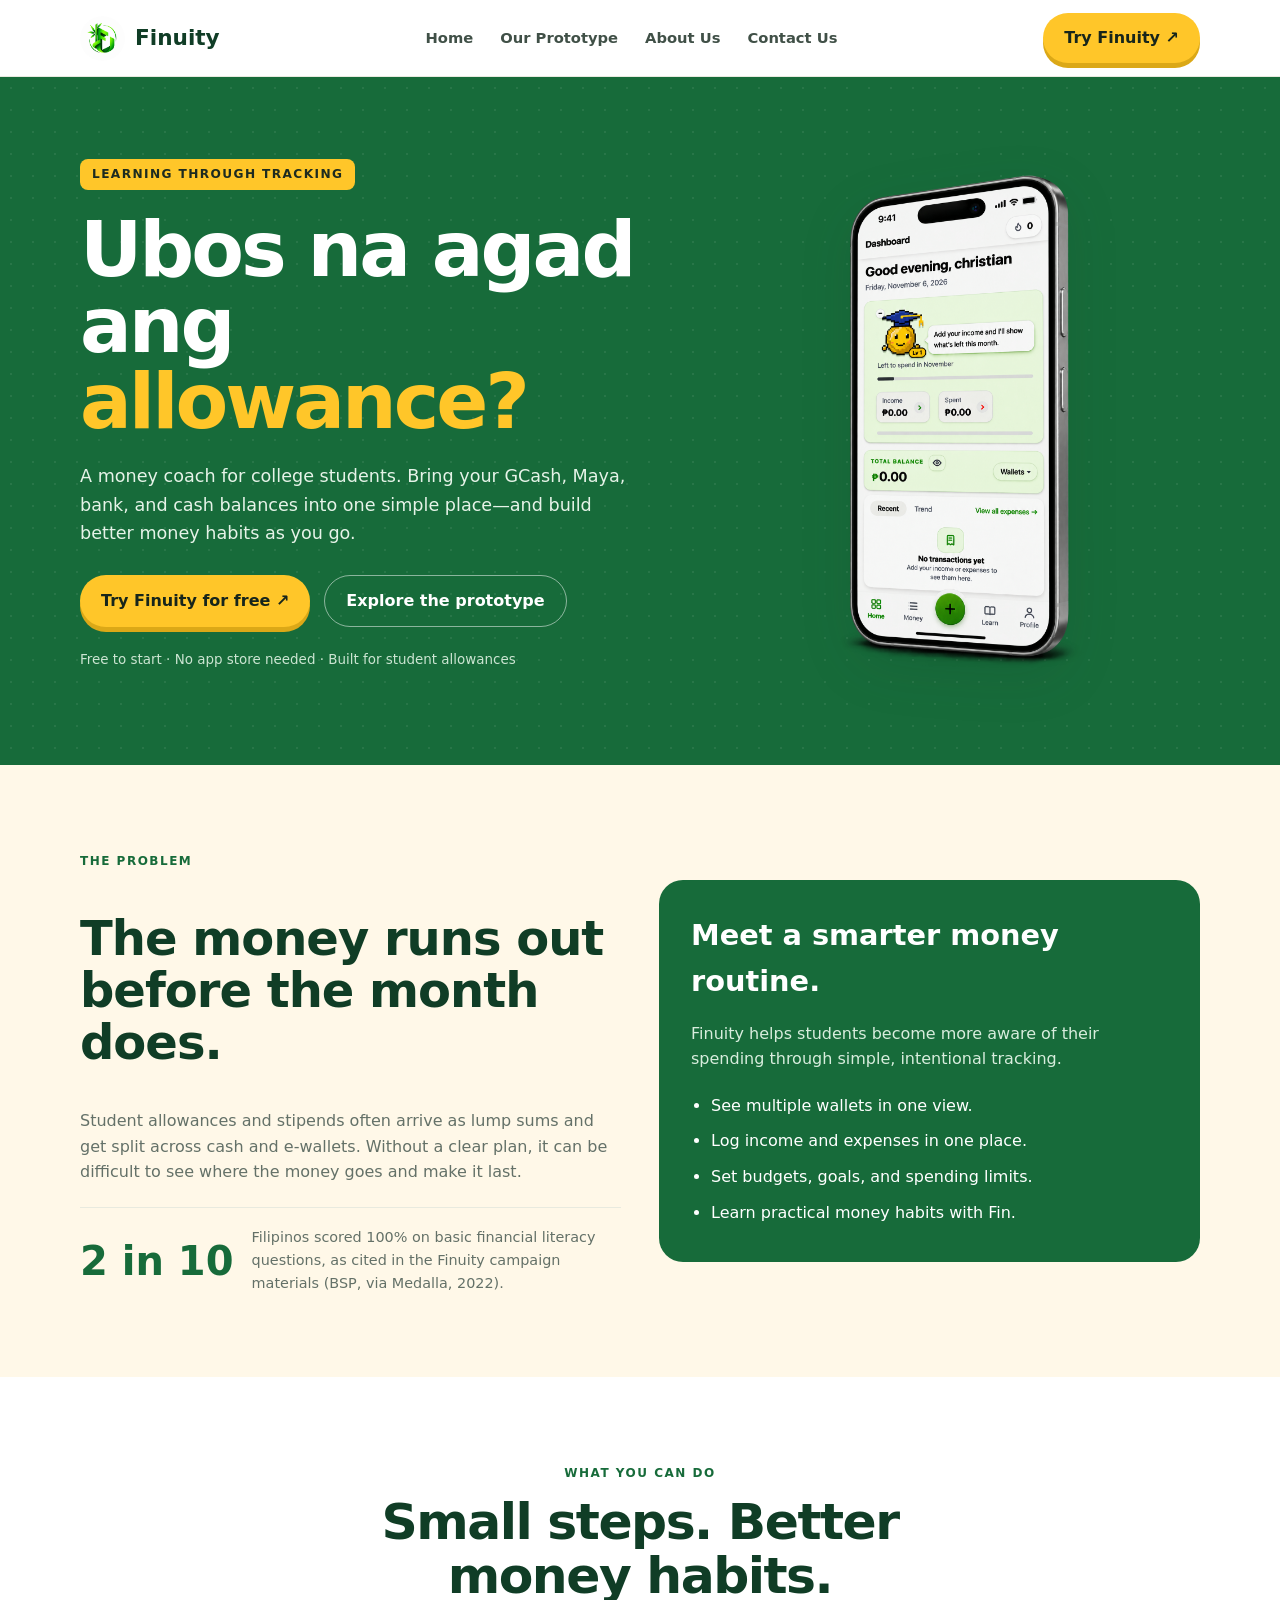
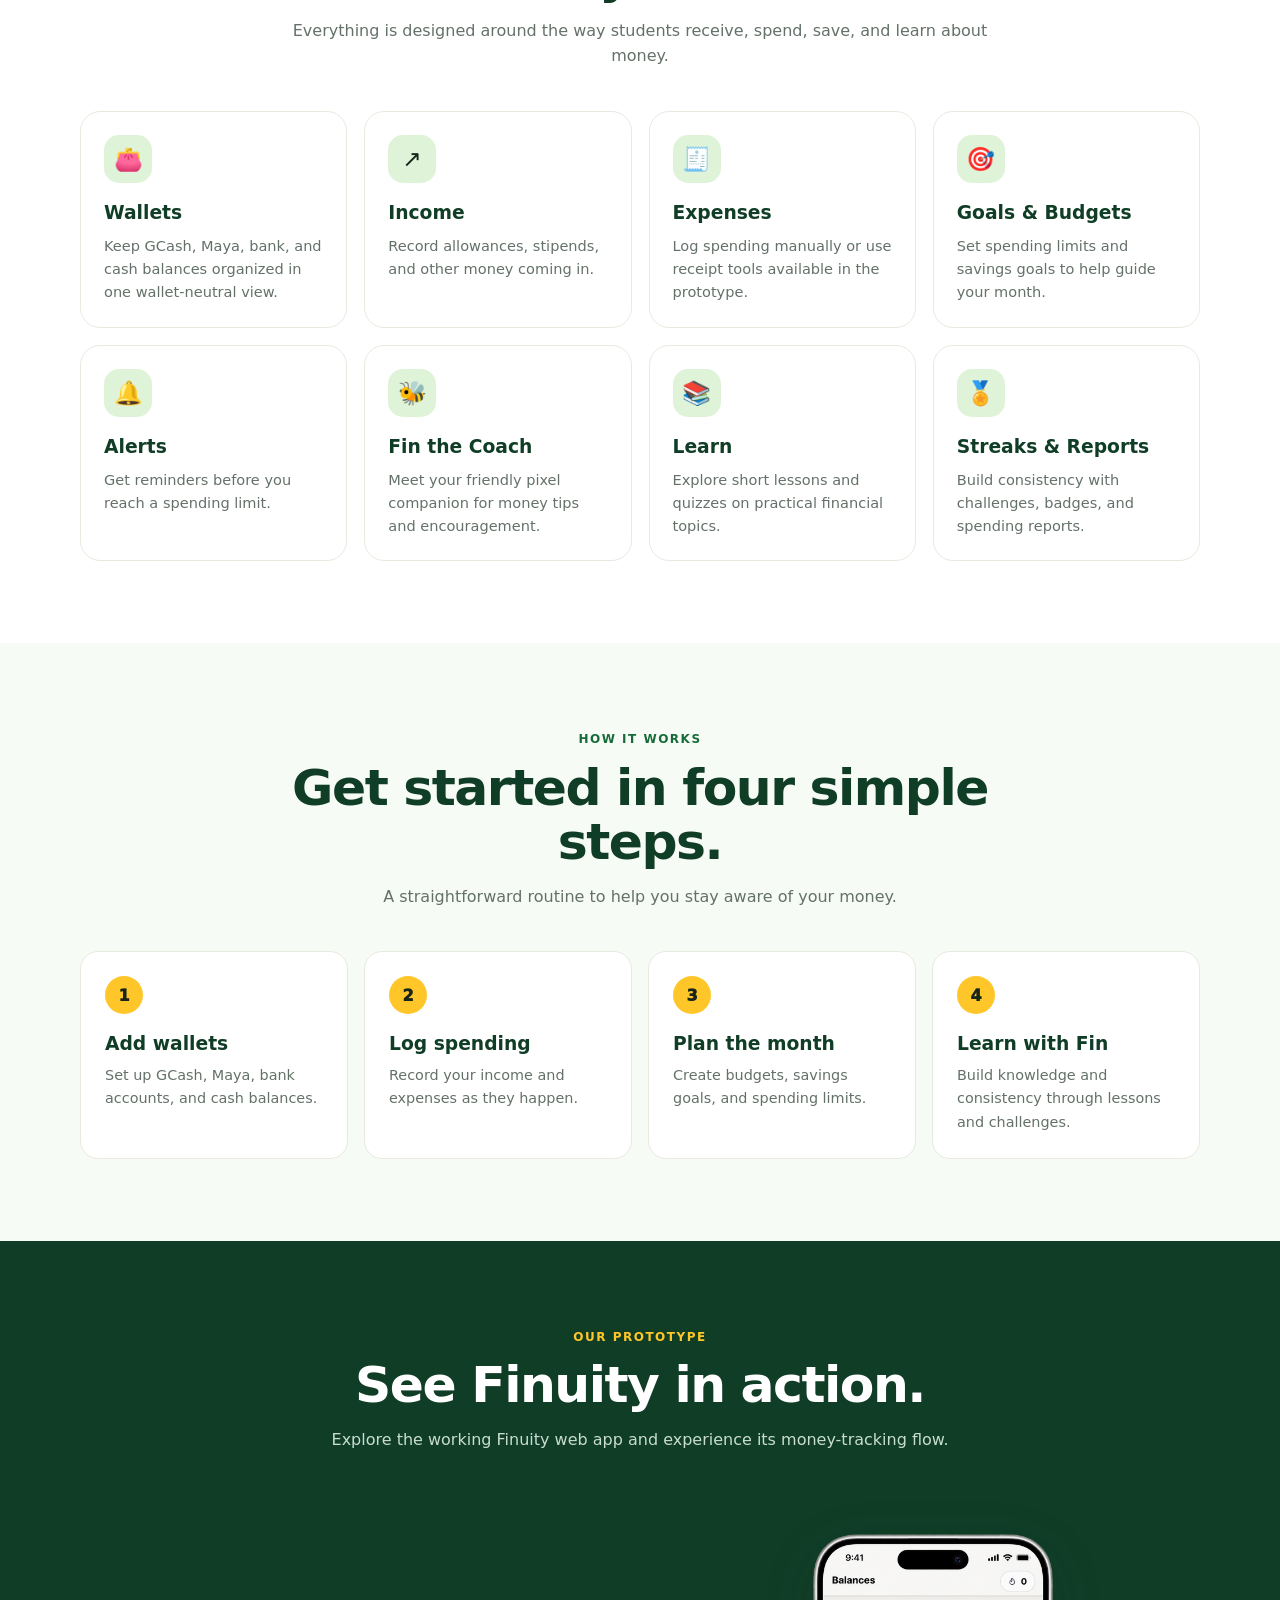
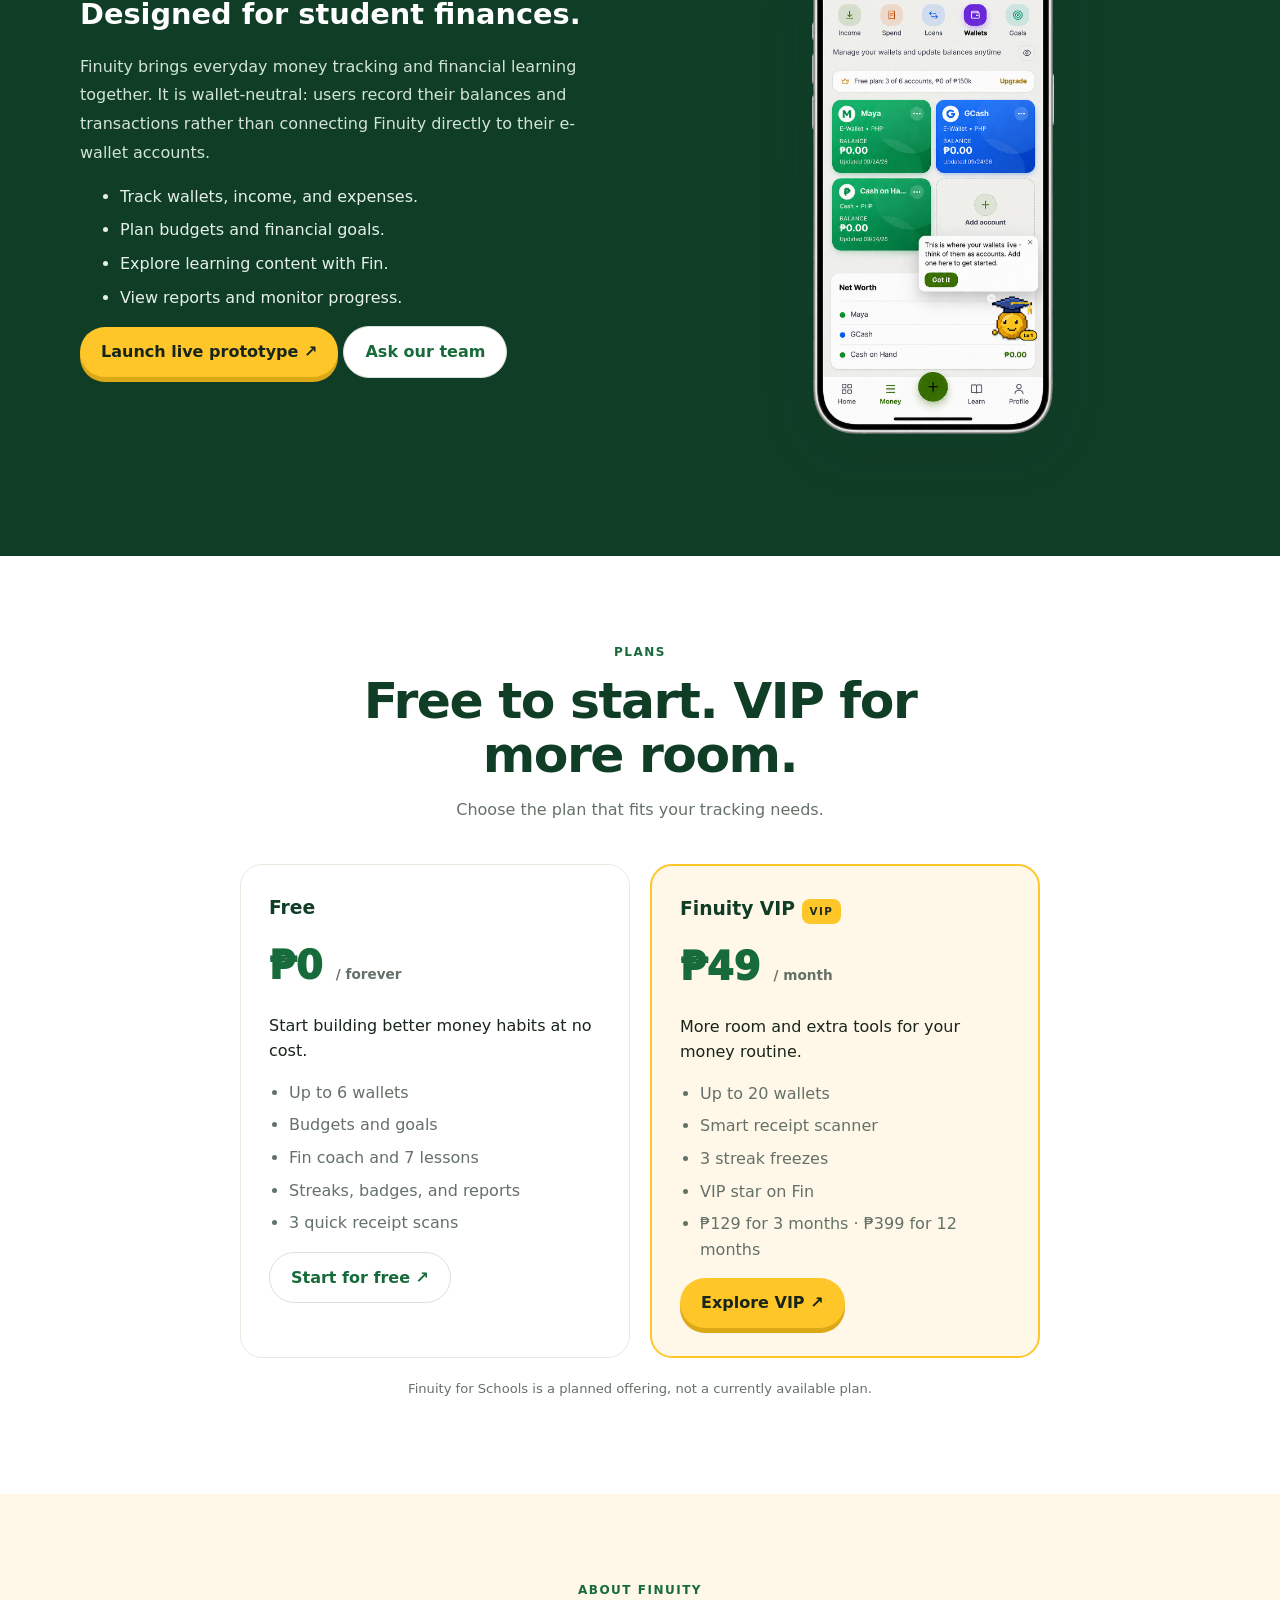
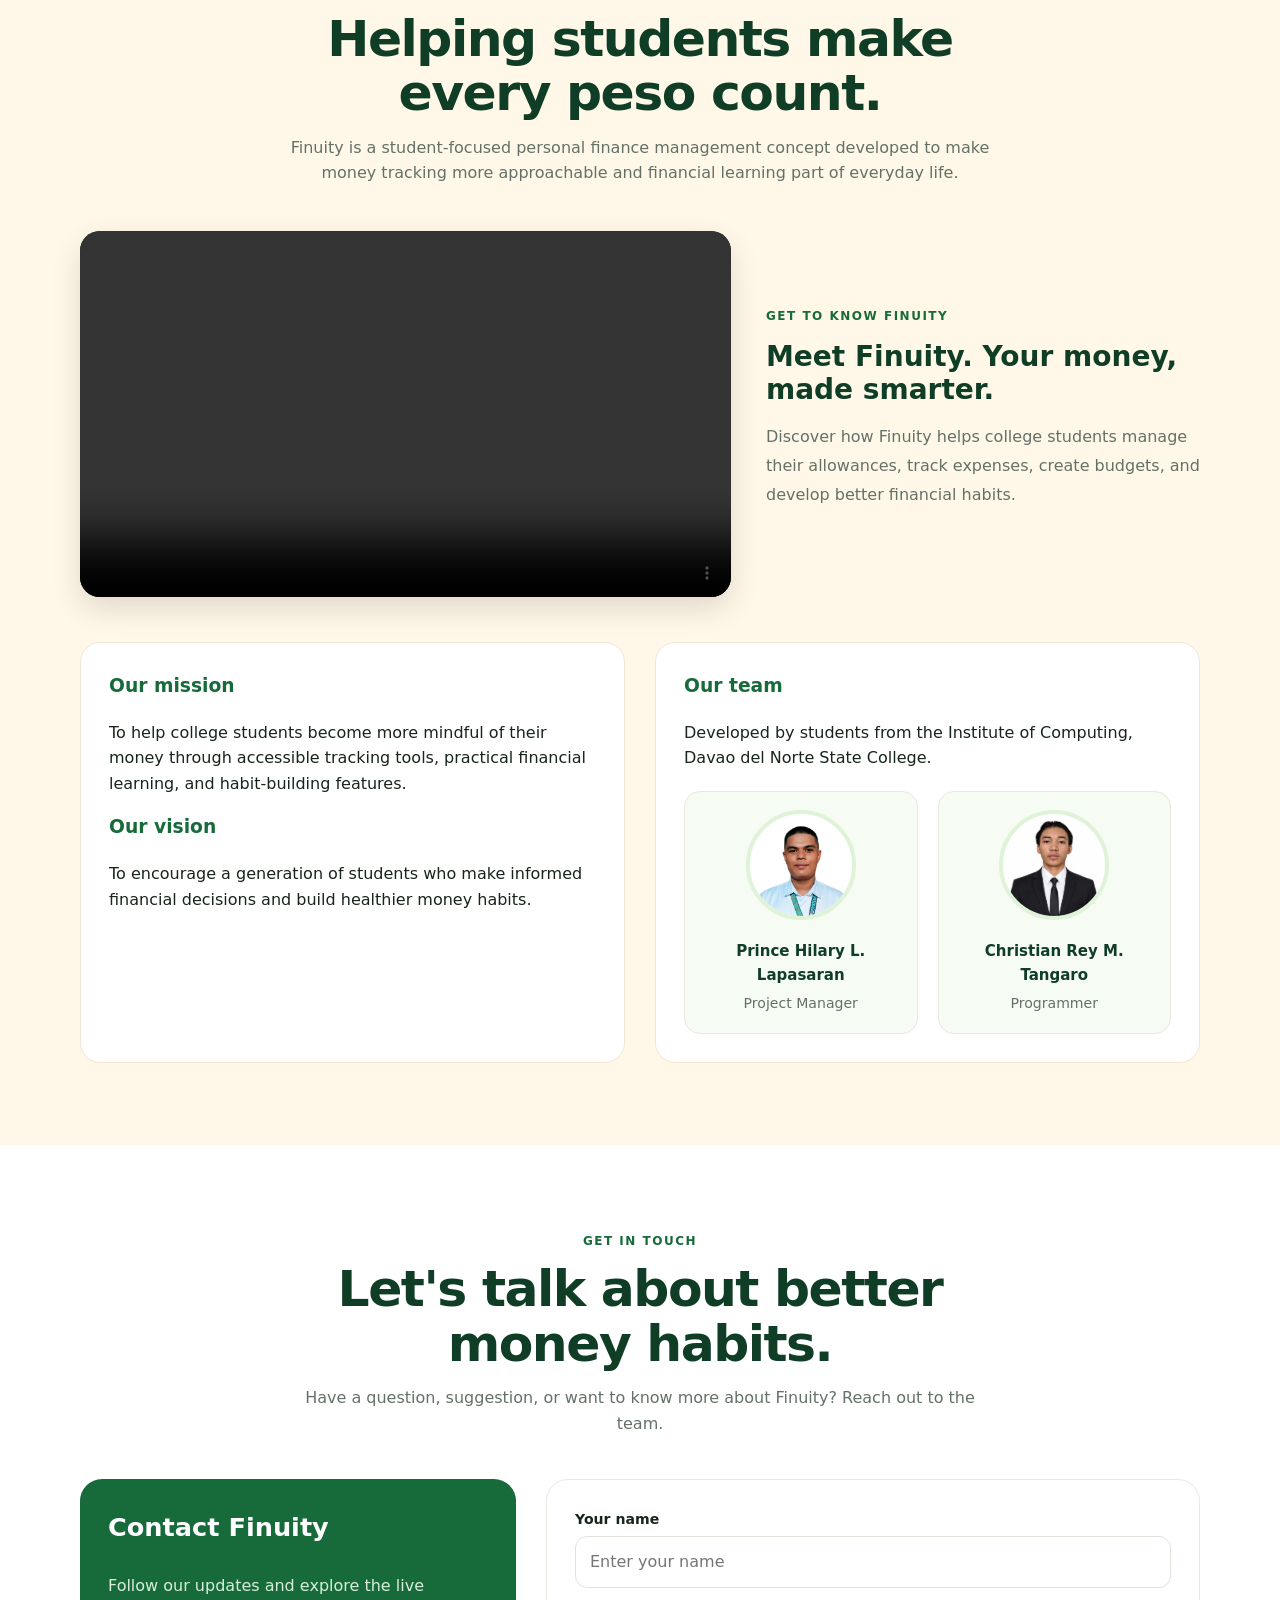
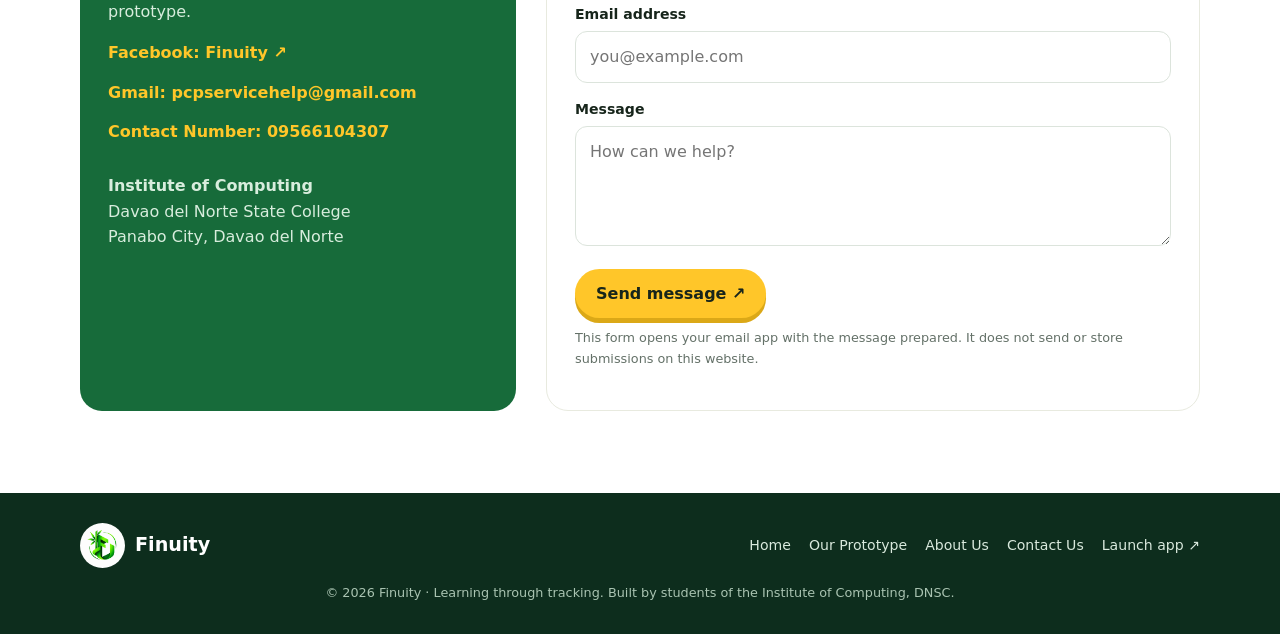
==== commit 4e6f6c88: "Rename index (1).html to index.html" ====
--- a/index.html
+++ b/index.html
@@ -44,7 +44,7 @@
         >
       </div>
     </header>
-    <main>
+    <main>  
       <section class="hero" id="home">
         <div class="wrap hero-grid">
           <div class="hero-copy">
--- a/style.css
+++ b/style.css
@@ -365,69 +365,76 @@
   color: var(--muted);
   margin: 0;
 }
+
+
+/* PROTOTYPE SECTION */
 .prototype {
-  background: var(--deep);
-  color: white;
-}
+    background: var(--deep);
+    color: white;
+}
+
 .prototype .section-head h2 {
-  color: white;
-}
+    color: white;
+}
+
 .prototype .section-head p {
-  color: #c8ddce;
-}
+    color: #c8ddce;
+}
+
+/* GRID LAYOUT */
 .proto-grid {
-  display: grid;
-  grid-template-columns: 1fr 1fr;
-  gap: 38px;
-  align-items: center;
-}
-.proto-visual {
-  background: #eff7e9;
-  border-radius: 25px;
-  padding: 25px;
-  color: var(--deep);
-  box-shadow: var(--shadow);
-}
-.proto-screen {
-  background: white;
-  border-radius: 17px;
-  padding: 18px;
-  margin: 10px 0;
-}
-.proto-screen .bar {
-  height: 10px;
-  background: #e4eddf;
-  border-radius: 9px;
-  margin: 10px 0;
-}
-.proto-screen .bar.short {
-  width: 55%;
-}
-.proto-screen .bar.mid {
-  width: 78%;
-}
-.proto-screen .amount {
-  font-size: 2rem;
-  font-weight: 900;
-  color: var(--green);
-}
+    display: grid;
+    grid-template-columns: 1fr 1fr;
+    gap: 50px;
+    align-items: center;
+    padding: 40px 0;
+}
+
+/* TEXT CONTENT */
+.proto-copy {
+    text-align: left;
+}
+
 .proto-copy h3 {
-  font-size: 1.8rem;
-  margin: 0 0 12px;
-}
+    font-size: 1.8rem;
+    margin: 0 0 12px;
+}
+
 .proto-copy p {
-  color: #d2e4d7;
-}
+    color: #d2e4d7;
+    line-height: 1.8;
+}
+
 .proto-copy li {
-  margin: 8px 0;
-  color: #e5f1e8;
-}
-.prototype-actions {
-  display: flex;
-  gap: 12px;
-  flex-wrap: wrap;
-  margin-top: 25px;
-}
+    margin: 8px 0;
+    color: #e5f1e8;
+}
+
+/* PROTOTYPE IMAGE */
+.proto-image {
+    display: flex;
+    justify-content: center;
+    align-items: center;
+    width: 100%;
+}
+
+.proto-image img {
+    width: 100%;
+    max-width: 750px;
+    height: 500px;
+    object-fit: contain;
+    border-radius: 20px;
+    filter: drop-shadow(0 15px 25px rgba(16, 61, 38, 0.12));
+}
+
+@media (max-width: 768px) {
+    .proto-image img {
+        width: 100%;
+        max-width: 100%;
+        height: auto;
+    }
+}
+
 .pricing-grid {
   display: grid;
   grid-template-columns: 1fr 1fr;
